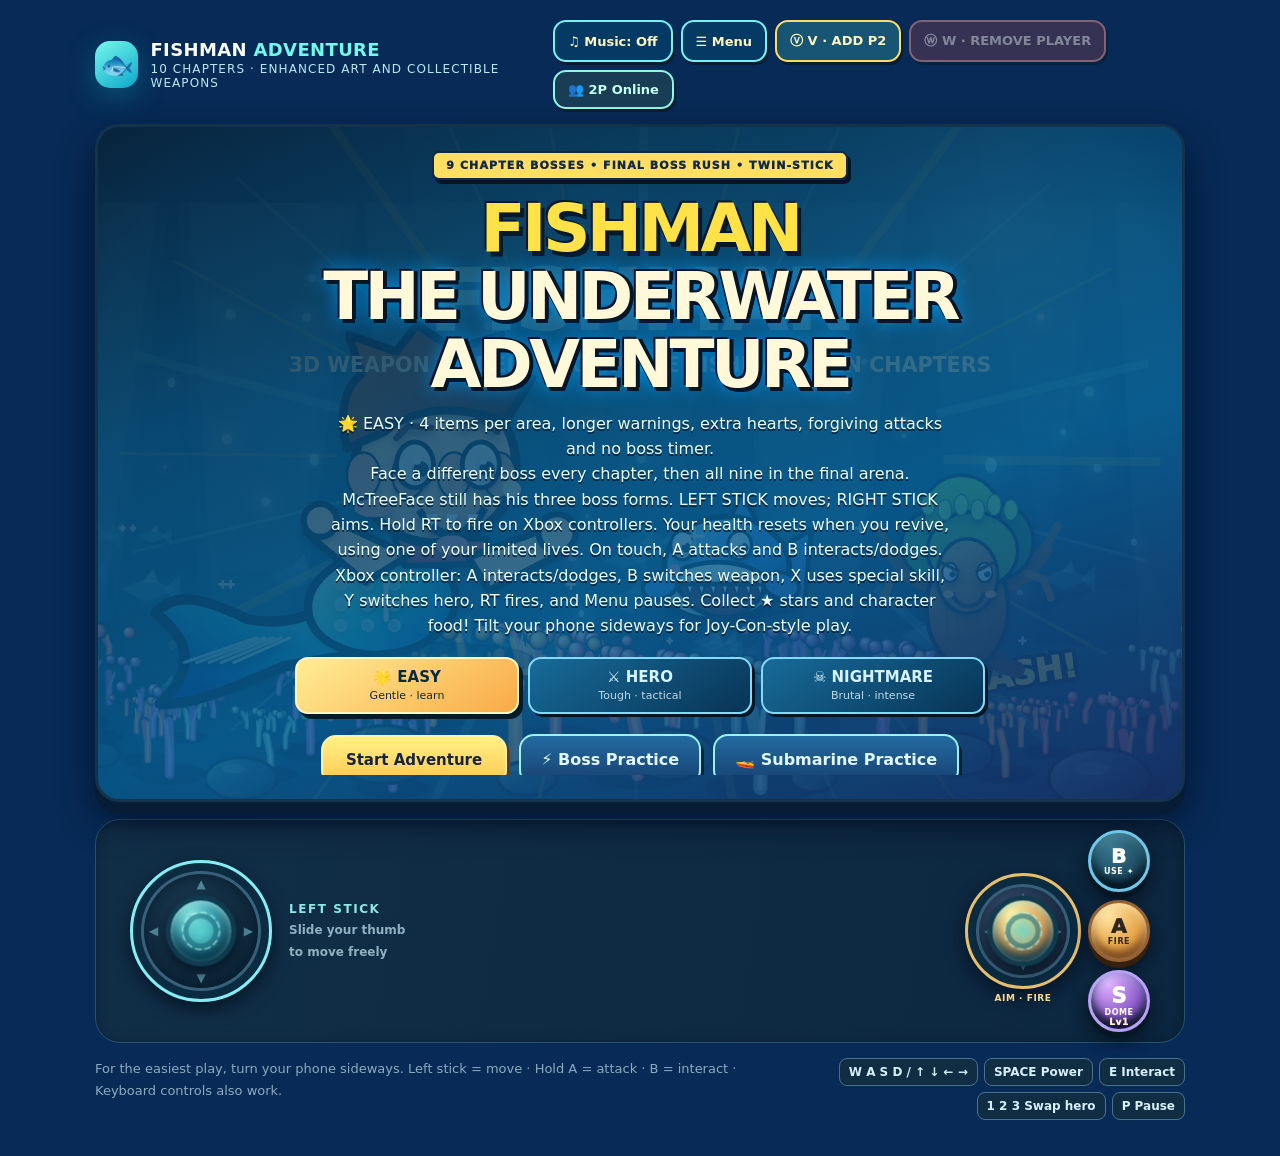
==== index.html @ 3ec8673c "Fix v35 P2-P4 independent abilities and rank-based tracker power-ups" ====
<!doctype html>
<html lang="en">
<head>
<meta charset="utf-8"><meta name="theme-color" content="#062a41"><meta name="viewport" content="width=device-width,initial-scale=1,viewport-fit=cover,maximum-scale=1">
<title>Fishman Adventure v35 — v16 1–4 Player Controls</title>
<style>
:root{color-scheme:dark;--bg:#061827;--panel:#102b43;--panel2:#173952;--ink:#f2fbff;--soft:#a9c6d8;--aqua:#62f5eb;--gold:#ffcf65;--pink:#ff7699}
*{box-sizing:border-box}html,body{margin:0;min-height:100%;background:radial-gradient(ellipse at 50% -10%,#174969 0%,#071a2b 53%,#05121f 100%);color:var(--ink);font-family:ui-rounded,system-ui,-apple-system,Segoe UI,Arial,sans-serif}button{font:inherit;cursor:pointer}button:focus-visible{outline:3px solid var(--gold);outline-offset:3px}
.shell{max-width:1130px;margin:auto;padding:20px 20px 36px}.head{display:flex;justify-content:space-between;align-items:center;gap:12px;margin-bottom:15px}.brand{display:flex;align-items:center;gap:12px}.logo{width:47px;height:47px;background:linear-gradient(145deg,#77f8ec,#0aa7cb);color:#063b55;border-radius:15px;display:grid;place-items:center;font-size:27px;box-shadow:0 8px 30px #17c9d347}.brand strong{font-size:18px;letter-spacing:.02em}.brand small{display:block;font-size:12px;color:var(--soft);margin-top:2px;letter-spacing:.09em;text-transform:uppercase}.top-actions{display:flex;gap:8px;flex-wrap:wrap}.tiny-button{border:1px solid #47738c;background:#10334c;color:#e4faff;padding:10px 13px;border-radius:13px;font-size:13px;font-weight:750}.tiny-button:hover{background:#1a4a65}.stage-wrap{position:relative;border:1px solid #426783;border-radius:24px;overflow:hidden;background:#091d31;box-shadow:0 22px 80px #010b18aa,0 0 0 5px #10283a}.stage-wrap canvas{display:block;width:100%;height:auto;aspect-ratio:1000/620;touch-action:none}
.overlay{position:absolute;inset:0;display:flex;align-items:center;justify-content:center;padding:24px;background:linear-gradient(125deg,#071725e8,#0a2941d9);z-index:5}.overlay.hidden{display:none}.screen{width:min(780px,100%);max-height:100%;overflow:auto;text-align:center;scrollbar-width:thin}.tag{display:inline-block;border:1px solid #54c7ca88;background:#2bc6c819;color:#8affec;border-radius:999px;padding:6px 12px;font-size:11px;font-weight:850;letter-spacing:.16em;text-transform:uppercase}.screen h1{font-size:clamp(29px,5.8vw,66px);letter-spacing:-.055em;line-height:1.03;margin:15px 0 12px;text-shadow:0 5px 20px #0006}.screen h1 span{color:#7af9e8}.screen p{color:#c4dcea;line-height:1.58;max-width:620px;margin:0 auto 19px;font-size:clamp(13px,1.5vw,16px)}.primary{border:0;border-radius:15px;background:linear-gradient(135deg,#ffe082,#ffb85e);color:#172a30;padding:14px 23px;font-size:15px;font-weight:900;box-shadow:0 7px 0 #b76c2f,0 12px 30px #ffc65c44}.primary:hover{filter:brightness(1.07);transform:translateY(-2px)}.primary:active{transform:translateY(3px);box-shadow:0 4px 0 #b76c2f}.secondary{border:1px solid #5d8aa1;color:#e2f7ff;background:#1c4057;padding:14px 20px;font-weight:750;border-radius:15px}.secondary:hover{background:#29576e}.buttonrow{display:flex;gap:12px;justify-content:center;align-items:center;flex-wrap:wrap;margin:20px 0 4px}.chaptergrid{display:grid;grid-template-columns:repeat(3,1fr);gap:10px;margin-top:22px}.chapterpick{padding:11px;text-align:left;background:#17364acb;border:1px solid #3b718485;color:#fff;border-radius:13px;min-height:80px;transition:background .2s}.chapterpick:hover:not(:disabled){background:#246280}.chapterpick:disabled{opacity:.44;cursor:not-allowed}.chapterpick b{display:block;font-size:12px;margin-bottom:5px;color:#82f4df}.chapterpick span{font-size:13px;font-weight:800}.tip{margin-top:17px!important;font-size:12px!important;color:#92b3c5!important}.chapter-top{font-size:13px;text-transform:uppercase;letter-spacing:.21em;color:#82eadf;font-weight:900}.portrait{width:132px;height:132px;position:relative;margin:9px auto 0;background:radial-gradient(circle,#2c8799,#12354b 67%);border:2px solid #77d6cf;border-radius:50%;display:grid;place-items:center;font-size:66px;box-shadow:0 0 60px #1fd8ca44}.goals{text-align:left;max-width:475px;margin:19px auto;background:#12374c;padding:13px 18px;border-radius:14px;border:1px solid #4b8da260}.goals strong{display:block;color:#8af8e8;font-size:12px;text-transform:uppercase;letter-spacing:.1em;margin-bottom:5px}.goals div{font-size:14px;color:#d7edf7;line-height:1.6}
.under{display:flex;justify-content:space-between;align-items:flex-start;gap:16px;margin-top:15px}.under p{color:#8dabbd;margin:0;font-size:13px;line-height:1.7}.keys{display:flex;gap:6px;flex-wrap:wrap;justify-content:flex-end}.key{display:inline-block;border:1px solid #49738c;background:#112d43;border-radius:8px;padding:6px 9px;color:#d6eff9;font-size:12px;font-weight:800}.touch{display:flex;justify-content:space-between;gap:12px;align-items:center;margin:17px 0 2px;padding:10px clamp(12px,3vw,34px);touch-action:pan-y;user-select:none;-webkit-user-select:none;background:linear-gradient(100deg,#122f46ee,#0d263bd9);border:1px solid #28536d;border-radius:25px;box-shadow:inset 0 2px 12px #04152688}.stick-unit{display:flex;align-items:center;gap:17px;min-width:0}.stick-base{position:relative;width:142px;height:142px;flex:none;border-radius:50%;border:3px solid #4b8495;background:radial-gradient(circle at 45% 42%,#203f58 0%,#0a2436 66%,#061723 100%);box-shadow:inset 0 0 0 8px #0b2b40,inset 0 0 0 11px #37607a,inset 0 0 24px #010a14,0 7px 18px #020b16aa;touch-action:none;user-select:none;-webkit-user-select:none;cursor:grab;outline:none}.stick-base.active{border-color:#78f4e6;box-shadow:inset 0 0 0 8px #0b2b40,inset 0 0 0 11px #396d80,inset 0 0 24px #010a14,0 0 24px #50e9e877;cursor:grabbing}.stick-base:focus-visible{outline:3px solid #ffdc79;outline-offset:4px}.stick-arrows{position:absolute;inset:12px;display:grid;place-items:center;pointer-events:none;color:#6caebf;font-size:12px;font-weight:900;opacity:.68}.stick-arrows span{position:absolute}.stick-arrows .up{top:2px}.stick-arrows .down{bottom:2px}.stick-arrows .left{left:4px}.stick-arrows .right{right:4px}.stick-knob{position:absolute;left:50%;top:50%;width:71px;height:71px;display:grid;place-items:center;transform:translate(-50%,-50%);border-radius:50%;background:radial-gradient(circle at 34% 25%,#8ce8e1 0%,#3c9fae 35%,#1e6479 67%,#154658 100%);border:5px solid #103a4d;box-shadow:inset 0 3px 7px #c0fff79c,inset 0 -8px 12px #06384b,0 5px 13px #000b18b8;pointer-events:none;will-change:transform}.stick-grip{width:39px;height:39px;border-radius:50%;border:2px dashed #c8fffa70;box-shadow:inset 0 0 0 5px #1b687888;background:radial-gradient(circle,#5edbd5cc,#20768700)}.stick-unit .stick-caption{font-weight:900;letter-spacing:.13em;color:#8de8e2;font-size:12px;line-height:1.8}.stick-caption small{display:block;font-weight:600;letter-spacing:0;color:#91b1c3;font-size:12px}.touch button{touch-action:none;-webkit-tap-highlight-color:transparent;color:white;font-weight:900}.touch-right{display:flex;align-items:center;gap:17px;padding-right:10px}.touch-right .joy-button{position:relative;width:84px;height:84px;border-radius:50%;display:flex;flex-direction:column;justify-content:center;align-items:center;gap:1px;font-size:11px;letter-spacing:.05em;border:4px solid #264a5b;background:radial-gradient(circle at 37% 24%,#3a7891,#19465c 67%,#092538);box-shadow:inset 0 4px 9px #a3f5ee3b,inset 0 -7px 10px #020e1a,0 6px 0 #061724,0 9px 17px #010912aa}.touch-right .joy-button .button-letter{font-size:28px;line-height:1;font-weight:950}.touch-right .joy-button .button-name{font-size:10px}.touch-right .joy-button.action{background:radial-gradient(circle at 32% 24%,#ffe3a1,#e6a64b 54%,#91562b);color:#2e251c;border-color:#966234;box-shadow:inset 0 4px 9px #fff1bfaa,inset 0 -7px 9px #754318,0 6px 0 #37200e,0 9px 17px #010912aa}.touch-right .joy-button.down{transform:translateY(4px);box-shadow:inset 0 4px 9px #071c22,0 2px 0 #061724}.touch-right .joy-button.action.down{box-shadow:inset 0 4px 9px #754318,0 2px 0 #37200e}.controller-note{color:#8dabbd;font-size:11px;white-space:nowrap}.hero-switch{display:none;gap:8px;justify-content:center;align-items:center;margin-top:8px}.hero-switch button{background:#173f57;border:1px solid #4b879a;color:#e3faff;border-radius:10px;padding:9px 13px;font-weight:900}.hero-switch button.selected{background:#ffbd58;color:#193041;border-color:#ffda88}.visually-hidden{position:absolute;width:1px;height:1px;overflow:hidden;clip:rect(0,0,0,0)}
@media (hover:none),(pointer:coarse){.touch{display:flex}.under .keys{display:none}.shell{padding:10px 10px 28px}.stage-wrap{border-radius:16px}.head{margin-bottom:12px}.brand strong{font-size:15px}.brand small{font-size:10px}.logo{width:41px;height:41px}.chaptergrid{grid-template-columns:repeat(2,1fr)}.overlay{padding:12px}.screen p{margin-bottom:9px}.screen h1{margin:8px 0}.screen .portrait{height:70px;width:70px;font-size:38px;margin:0 auto}.buttonrow{margin-top:12px}.goals{margin:10px auto;padding:8px 13px}.goals div{font-size:12px}.goals strong{font-size:10px}}
@media(max-width:570px){.shell{padding:8px 7px 20px}.stage-wrap{border-radius:12px}.head{padding:0 3px}.brand small{display:none}.logo{width:34px;height:34px;font-size:19px;border-radius:9px}.brand{gap:7px}.brand strong{font-size:13px}.tiny-button{padding:7px 8px;font-size:11px}.overlay{padding:7px}.screen h1{font-size:clamp(24px,6vw,32px)}.screen p{font-size:11px;line-height:1.45}.tag{font-size:9px;padding:4px 9px}.primary,.secondary{font-size:12px;padding:9px 12px;border-radius:10px}.chaptergrid{gap:5px;margin-top:10px}.chapterpick{min-height:51px;padding:6px 8px}.chapterpick b{font-size:9px;margin-bottom:2px}.chapterpick span{font-size:10px}.tip{display:none}.touch{padding:10px 11px;border-radius:18px;margin-top:12px;gap:8px}.stick-base{width:125px;height:125px}.stick-knob{width:66px;height:66px}.stick-unit{gap:8px}.stick-unit .stick-caption{font-size:9px}.stick-caption small{font-size:10px;max-width:75px}.touch-right{gap:10px;padding-right:0}.touch-right .joy-button{height:67px;width:67px;border-width:3px}.touch-right .joy-button .button-letter{font-size:23px}.touch-right .joy-button .button-name{font-size:8px}.under{display:none}}
@media(max-width:390px){.stick-base{width:113px;height:113px}.stick-knob{width:61px;height:61px}.stick-caption{display:none}.touch-right .joy-button{width:64px;height:64px}.touch-right{gap:8px}.screen p{font-size:10px}.chaptergrid{grid-template-columns:repeat(3,1fr)}.chapterpick span{font-size:9px}.chapterpick b{font-size:8px}}
/* Phone landscape: the battlefield is fully visible, with a real two-hand controller layout. */
@media (orientation:landscape) and (pointer:coarse) and (max-height:650px){
 html,body{width:100%;height:100%;overflow:hidden;overscroll-behavior:none}
 .shell{width:100%;max-width:none;height:100vh;height:100dvh;overflow:hidden;margin:0;padding:0;display:grid;grid-template-columns:clamp(83px,13vw,130px) minmax(0,1fr) clamp(104px,16vw,151px);grid-template-rows:100%;align-items:center;justify-items:center;gap:0}
 .head{position:fixed;top:3px;right:5px;margin:0;z-index:9;pointer-events:none}
 .head .brand{display:none}
 .head .top-actions{gap:4px;pointer-events:auto}
 .head .tiny-button{padding:4px 7px;font-size:10px;border-radius:8px;background:#0b2c41eb}
 .stage-wrap{grid-column:2;grid-row:1;align-self:center;width:min(100%,calc(100dvh * 1000 / 620));min-width:0;margin:0;border-radius:9px;box-shadow:none;overflow:hidden}
 .stage-wrap canvas{display:block;width:100%;height:auto;aspect-ratio:1000/620}
 .touch{display:contents}
 .stick-unit{grid-column:1;grid-row:1;align-self:center;justify-self:center;justify-content:center;min-width:0;margin:0}
 .stick-caption,.stick-unit .stick-caption{display:none}
 .stick-base{height:clamp(78px,12.5vw,122px);width:clamp(78px,12.5vw,122px)}
 .stick-knob{width:55%;height:55%;border-width:3px}
 .stick-grip{width:60%;height:60%}
 .touch-right{grid-column:3;grid-row:1;align-self:center;justify-self:center;flex-direction:column-reverse;gap:14px;padding:0 0 58px 0;margin:0}
 .touch-right .joy-button{width:clamp(62px,9.5vw,80px);height:clamp(62px,9.5vw,80px);flex:none}
 .touch-right .joy-button .button-letter{font-size:23px}
 .hero-switch{position:absolute;z-index:8;right:4px;bottom:4px;left:auto;transform:none;flex-direction:column;width:clamp(105px,17vw,146px);gap:3px;margin:0}
 .hero-switch button{width:100%;padding:4px 3px;font-size:clamp(9px,1.3vw,11px);border-radius:7px}
 .under{display:none}
 .overlay{padding:7px}
 .screen{width:100%;max-height:100%;overflow:auto}
 .screen h1{font-size:clamp(18px,3.2vw,31px);line-height:1.05;margin:5px 0 6px}
 .screen p{font-size:clamp(10px,1.3vw,12px);line-height:1.3;margin:0 auto 6px}
 .screen .portrait{display:none}
 .screen .tag{font-size:9px;padding:3px 8px}
 .chapter-top{font-size:10px}
 .chaptergrid{grid-template-columns:repeat(3,1fr);gap:4px;margin-top:5px}
 .chapterpick{min-height:38px;padding:4px 6px}
 .chapterpick b{font-size:9px;margin-bottom:2px}
 .chapterpick span{font-size:10px}
 .buttonrow{margin:7px 0 3px;gap:6px}
 .primary,.secondary{padding:7px 10px;font-size:11px;border-radius:10px}
 .goals{margin:5px auto;padding:5px 9px}
 .goals strong{font-size:9px;margin-bottom:2px}
 .goals div{font-size:11px;line-height:1.3}
 .tip{display:none}
}
@media (orientation:landscape) and (pointer:coarse) and (max-width:730px){
 .screen h1{font-size:clamp(18px,3.1vw,25px);margin:3px 0}
 .screen p{font-size:10px;line-height:1.2;margin-bottom:4px}
 .screen .tag{padding:2px 7px}
 .chaptergrid{margin-top:3px;gap:3px}
 .chapterpick{min-height:30px;padding:3px 5px}
 .chapterpick b{font-size:8px;line-height:1.1}
 .chapterpick span{font-size:9px;line-height:1.1}
 .buttonrow{margin:4px 0 2px}
 .primary,.secondary{padding:6px 8px;font-size:10px}
}
@media (orientation:landscape) and (pointer:coarse) and (max-height:350px){
 .stick-base{width:80px;height:80px}
 .touch-right{gap:8px;padding-bottom:48px}
 .touch-right .joy-button{width:55px;height:55px}
 .screen h1{font-size:19px}
 .screen p{font-size:9px;line-height:1.18}
 .chapterpick{min-height:29px}
}

/* Expanded edition: legible stage selection and full-width mobile landscape. */
@media(min-width:750px){.chaptergrid{grid-template-columns:repeat(5,minmax(0,1fr))}}
@media (orientation:landscape) and (pointer:coarse){
  .screen{overscroll-behavior:contain}
  .screen .chaptergrid{grid-template-columns:repeat(5,minmax(0,1fr))}
  .screen .chapterpick{min-height:35px}
  .touch-right{padding-bottom:12px}
  .hero-switch{right:2px;bottom:2px}
}
@media (orientation:landscape) and (pointer:coarse) and (max-height:390px){
 .screen .chaptergrid{margin-top:5px}
 .screen .chapterpick{min-height:32px}
 .screen .chapterpick span{font-size:9px}
 .screen .buttonrow{margin:7px 0 3px}
 .screen h1{font-size:clamp(19px,3.2vw,28px)}
 .touch-right .joy-button{width:clamp(58px,8.1vw,78px);height:clamp(58px,8.1vw,78px)}
}
@media(max-width:500px) and (orientation:portrait){.screen .chaptergrid{grid-template-columns:repeat(2,minmax(0,1fr))}}

/* Three clear, selectable difficulty modes. */
.difficulty-picks{display:grid;grid-template-columns:repeat(3,minmax(0,1fr));gap:9px;max-width:690px;margin:7px auto 8px}
.diff-card{background:#0a273f;border:2px solid #3c637e;border-radius:13px;color:#d6f3ff;padding:9px 10px;min-width:0;text-align:center;box-shadow:inset 0 1px 0 #ffffff22;touch-action:manipulation}
.diff-card strong{display:block;font-size:15px;margin:0 0 3px;white-space:nowrap}.diff-card small{display:block;font-size:11px;color:#c1d9e4;line-height:1.25}
.diff-card.active{border-color:#ffda75;background:#2e5361;box-shadow:0 0 17px #ffe47a30,inset 0 0 0 1px #fff4b155}
.diff-card:focus-visible{outline:3px solid #ffdc79}
@media (orientation:landscape) and (pointer:coarse){.difficulty-picks{gap:4px;margin:4px auto 5px;max-width:640px}.diff-card{padding:3px 5px;border-radius:9px}.diff-card strong{font-size:clamp(10px,1.8vw,13px);margin:0}.diff-card small{font-size:clamp(8px,1.35vw,10px)}.screen .chaptergrid{margin-top:3px}}
@media(max-width:530px) and (orientation:portrait){.difficulty-picks{gap:4px}.diff-card{padding:7px 4px}.diff-card strong{font-size:11px}.diff-card small{font-size:9px}}

</style>
<style>
/* V9: five selectable heroes, legible while playing in landscape */
.hero-switch{flex-wrap:wrap;gap:4px;max-width:96%;}
.hero-switch button{min-width:0;padding:6px 7px;font-size:clamp(9px,1vw,12px)}
.hero-switch button:disabled{opacity:.28;pointer-events:none}
@media (orientation:landscape) and (pointer:coarse), (orientation:landscape) and (any-pointer:coarse){
#heroSwitch{position:absolute!important;z-index:11!important;right:calc(env(safe-area-inset-right,0px) + 4px)!important;bottom:calc(env(safe-area-inset-bottom,0px) + 3px)!important;left:auto!important;transform:none!important;}
.hero-switch{width:clamp(99px,14.2vw,155px)!important;max-height:75dvh;overflow:visible;flex-direction:column;gap:2px}
.hero-switch button{width:100%;min-height:20px;padding:3px 3px;font-size:clamp(9px,1.3vw,12px);line-height:1.1}
}
@media (orientation:portrait) and (pointer:coarse){
.hero-switch{width:min(98%,390px)!important;flex-wrap:wrap;justify-content:flex-end}
.hero-switch button{flex:0 1 30%!important;font-size:9px!important}
}
</style>
<link rel="stylesheet" href="fit-screen.css?v=6">
<style>
/* Bright comic-book UI to match Fishman comic chapter art. */
:root{--aqua:#71f9ec;--gold:#ffe35c;--ink:#fafdf5;--soft:#b7e9ee}
html,body{background:#072a56}
.stage-wrap{border:3px solid #14324b;background:#03579c;box-shadow:0 12px 0 #071d35,0 18px 35px #000b23b5}
.overlay{background:linear-gradient(160deg,#08233bdc,#075b8fd0 62%,#172e63e3)}
.screen .tag{border:2px solid #122943;background:#ffdf62;color:#122943;border-radius:7px;box-shadow:3px 4px 0 #061525;font-weight:1000;letter-spacing:.1em}
.screen h1{color:#fff8d9;text-shadow:3px 4px 0 #071529,-2px -2px 0 #071529,4px 0 0 #071529,0 0 20px #009af3}
.screen h1 span{color:#ffe247;text-shadow:4px 5px 0 #08192b,-2px -2px 0 #08192b}
.screen p{color:#e9ffff;text-shadow:0 2px 0 #092238}
.screen .diff-card{background:linear-gradient(145deg,#176b99,#083456);border:2px solid #85dafa;box-shadow:3px 3px 0 #021626}
.screen .diff-card.active{background:linear-gradient(145deg,#ffed95,#f9aa46);border-color:#fff7c1;color:#102c42;box-shadow:4px 5px 0 #031b2a}
.screen .diff-card.active strong,.screen .diff-card.active small{color:#092940}
.screen .chapterpick{border:2px solid #5bb5dc;background:linear-gradient(140deg,#126c94,#062c54);box-shadow:2px 3px 0 #031629}
.screen .chapterpick:not(:disabled):active{transform:translateY(2px);box-shadow:0 1px 0 #041626}
.screen .primary{border:2px solid #ffefb0;box-shadow:3px 4px 0 #613c25;background:linear-gradient(#fff184,#ffc753);color:#15233e}
.screen .secondary{border:2px solid #9af4ed;background:linear-gradient(#236aa0,#174171);box-shadow:3px 4px 0 #031e38}
.screen .goals{background:linear-gradient(140deg,#1a5c80,#063152);border:2px solid #8cf7e6;box-shadow:3px 4px 0 #041d31}
.screen .chapter-top{color:#fff184;text-shadow:0 2px 0 #071b31}
.tiny-button{border:2px solid #77f2f1;box-shadow:2px 3px 0 #071d30;background:#063c66f0;color:#fff5bf}
.stick-base{border-color:#83eff5}.touch-right .joy-button{border-color:#6fc7e9}
@media(pointer:coarse){.stage-wrap{box-shadow:none;border-width:2px}}

</style>
<link rel="manifest" href="manifest.webmanifest">
<meta name="apple-mobile-web-app-capable" content="yes">
<meta name="apple-mobile-web-app-status-bar-style" content="black-translucent">
<style>
/* v10: true twin-stick play, with both Joy-Cons visible on one screen. */
.touch-right{display:flex;align-items:center;justify-content:center;flex-direction:row!important;gap:7px;padding:0!important;min-width:0}
.aim-stick{position:relative;border-color:#e8be6c;background:radial-gradient(circle at 40% 35%,#3e587a,#14263c 73%);flex:none;touch-action:none}
.aim-stick.active{border-color:#ffe389}
.aim-stick .stick-knob{background:radial-gradient(circle at 30% 22%,#fff1a4,#d79d54 55%,#77503b)}
.aim-mark{position:absolute;bottom:-17px;left:0;width:100%;text-align:center;font-weight:900;font-size:9px;letter-spacing:.06em;color:#ffda8e;pointer-events:none}
.action-pair{display:flex;flex-direction:column;align-items:center;justify-content:center;gap:8px;min-width:0;flex:none}
.touch-right .action-pair .joy-button{width:clamp(42px,5.4vw,62px);height:clamp(42px,5.4vw,62px);min-width:42px;min-height:42px;border-width:3px;flex:none}
.touch-right .action-pair .joy-button .button-letter{font-size:20px}
.touch-right .action-pair .joy-button .button-name{font-size:8px}
@media (orientation:landscape) and (pointer:coarse),(orientation:landscape) and (any-pointer:coarse){
.shell{grid-template-columns:clamp(74px,12.4vw,165px) minmax(0,1fr) clamp(121px,19.5vw,225px);gap:2px}
#touchControl .touch-right{grid-column:3;grid-row:1;align-self:center;justify-self:center;flex-direction:row!important;gap:5px;padding:0!important}
#aimStick{width:clamp(69px,10.8vw,128px);height:clamp(69px,10.8vw,128px)}
.action-pair{gap:9px}
#heroSwitch{left:clamp(88px,15vw,174px)!important;right:auto!important;top:calc(env(safe-area-inset-top,0px) + 6px)!important;bottom:auto!important;width:auto!important;max-width:58vw!important;flex-direction:row!important;flex-wrap:wrap;gap:3px!important;transform:none!important;justify-content:flex-start}
#heroSwitch button{width:auto!important;min-height:20px;font-size:clamp(9px,1.12vw,12px)!important;padding:3px 6px!important;background:#17415de8}
}
@media (orientation:landscape) and (max-height:365px) and (pointer:coarse){
#aimStick{width:clamp(64px,9.6vw,85px);height:clamp(64px,9.6vw,85px)}
.action-pair{gap:5px}
.touch-right .action-pair .joy-button{width:42px;height:42px}
}
@media (orientation:portrait) and (pointer:coarse),(orientation:portrait) and (any-pointer:coarse){
#touchControl .touch-right{display:flex;flex-direction:row!important;gap:5px;min-width:0;padding:0!important}
#aimStick{width:min(27vw,14dvh,115px);height:min(27vw,14dvh,115px);min-width:66px;min-height:66px}
.touch-right .action-pair .joy-button{width:clamp(42px,10vw,55px);height:clamp(42px,10vw,55px)}
#heroSwitch{max-width:98vw!important;right:2px!important}
}
@media (pointer:fine) and (hover:hover){.aim-stick{width:116px;height:116px}}
</style>
<style>
/* v15: three-button skill cluster, preserves both thumbsticks in landscape. */
.touch-right .action-pair .joy-button.skill-action{background:radial-gradient(circle at 32% 20%,#e0b2ff,#8958c8 58%,#483b8c);border-color:#b7a2f5;position:relative}
.touch-right .action-pair .joy-button.skill-action.cooling{opacity:.70;filter:saturate(.65)}
.touch-right .action-pair .joy-button.skill-action .button-letter{font-size:clamp(15px,2.1vw,21px)}
.skill-cooldown{position:absolute;bottom:2px;font-size:9px;font-weight:1000;color:#fff6c9;text-shadow:0 2px 3px #2e125e;pointer-events:none}
@media (orientation:landscape) and (pointer:coarse),(orientation:landscape) and (any-pointer:coarse){
 .touch-right .action-pair{gap:clamp(3px,1vh,7px)!important}
 .touch-right .action-pair .joy-button{width:clamp(37px,5.1vw,59px)!important;height:clamp(37px,5.1vw,59px)!important;min-width:37px!important;min-height:37px!important}
}
@media (orientation:landscape) and (max-height:350px) and (pointer:coarse){
 .touch-right .action-pair{gap:3px!important}
 .touch-right .action-pair .joy-button{width:37px!important;height:37px!important}
}
@media (orientation:portrait) and (pointer:coarse),(orientation:portrait) and (any-pointer:coarse){
 .touch-right .action-pair{flex-direction:row!important;gap:2px!important}
 .touch-right .action-pair .joy-button{width:clamp(35px,9.5vw,47px)!important;height:clamp(35px,9.5vw,47px)!important;min-width:35px!important;min-height:35px!important}
 .touch-right .action-pair .joy-button .button-letter{font-size:clamp(16px,4.8vw,20px)}
 .touch-right .action-pair .joy-button .button-name{font-size:7px}
}
</style>
<style>
/* Multiplayer room overlay; does not change the one-screen gameplay layout. */
#mpOpen{border-color:#8ff7e5;background:#183d54;color:#c7fff0}
#mpOpen.connected{background:#1d5d5b;color:#edfff8}
.mp-screen[hidden]{display:none!important}
.mp-screen{position:fixed;inset:0;z-index:100;display:flex;justify-content:center;align-items:center;padding:max(12px,env(safe-area-inset-top)) max(12px,env(safe-area-inset-right)) max(12px,env(safe-area-inset-bottom)) max(12px,env(safe-area-inset-left));background:#031322e9;overscroll-behavior:contain}
.mp-panel{width:min(580px,96vw);max-height:90dvh;overflow-y:auto;background:#10334a;border:2px solid #7de7d5;border-radius:18px;padding:18px;color:#edffff;box-shadow:0 10px 80px #0009;font:600 14px system-ui,-apple-system,sans-serif}
.mp-panel h2{font-size:24px;margin:0 0 5px;color:#fcdf79}.mp-panel p{margin:6px 0 12px;color:#c4e0ed;line-height:1.4}
.mp-top{display:flex;justify-content:space-between;align-items:start;gap:10px}.mp-close{font-weight:900;background:#294b61;color:#fff;border:1px solid #547f92;border-radius:9px;padding:7px 12px;min-width:44px;min-height:40px}
.mp-row{display:flex;gap:10px;align-items:center;flex-wrap:wrap;margin:8px 0}
.mp-panel button:not(.mp-close){background:#ffe094;color:#152f40;border:0;border-radius:11px;font:900 14px system-ui;padding:12px 15px;min-height:44px}
.mp-panel button:disabled{opacity:.45;cursor:not-allowed}
.mp-panel input,.mp-panel select{min-width:0;max-width:100%;background:#082637;color:#eaffff;border:1px solid #87c9d4;border-radius:10px;min-height:44px;padding:8px 12px;font:600 16px system-ui}
.mp-panel label{display:flex;gap:7px;flex-direction:column;flex:1;min-width:145px;color:#d7f2ff;font-size:12px}
.mp-status{background:#082637;padding:10px;border-radius:10px;border:1px solid #3b7182;min-height:40px;color:#fff6c2}
.mp-code{font-size:28px;letter-spacing:.17em;font-weight:1000;color:#fff7ba;text-align:center;margin:7px 0}
.mp-small{font-size:11px;color:#b3d4df}.mp-choice{background:#184357;border-radius:12px;padding:11px}
@media (orientation:landscape) and (max-height:430px){.mp-panel{max-height:95dvh;padding:10px}.mp-panel h2{font-size:18px}.mp-panel p{font-size:12px;margin:4px 0}.mp-code{font-size:23px;margin:3px}.mp-panel button:not(.mp-close){min-height:37px;padding:7px 10px}}
</style>

<style id="fourLocalStyle">
/* Same-screen 1–4P: all active players receive a dedicated pair of joysticks and A/B/S. */
.local-add{border-color:#ffdb66!important;color:#fff3bd!important;background:#185474!important}
.local-add:disabled{opacity:.65;cursor:default}
.local-remove{border-color:#ff9b91!important;color:#ffe4db!important;background:#653b54!important}
.local-remove:disabled{opacity:.50;cursor:default}
#localControllerBoard{display:none}
html.local-coop,html.local-coop body{min-height:100%!important;height:auto!important;width:100%!important;overflow-x:hidden!important;overflow-y:auto!important;overscroll-behavior:auto!important}
html.local-coop .shell{
 display:flex!important;flex-direction:column!important;align-items:stretch!important;justify-items:unset!important;
 width:100%!important;max-width:1160px!important;height:auto!important;min-height:0!important;max-height:none!important;
 overflow:visible!important;margin:0 auto!important;padding:6px 9px 12px!important;gap:5px!important;
}
html.local-coop .head{position:relative!important;top:auto!important;right:auto!important;z-index:10!important;pointer-events:auto!important;
 margin:0!important;padding:0 2px!important;display:flex!important;justify-content:flex-end!important;min-height:35px!important;flex:none!important}
html.local-coop .head .brand{display:flex!important;margin-right:auto!important}
html.local-coop .head .top-actions{pointer-events:auto!important}
html.local-coop .stage-wrap{display:flex!important;align-items:center!important;justify-content:center!important;
 grid-column:auto!important;grid-row:auto!important;align-self:auto!important;justify-self:auto!important;
 width:min(100%,1080px)!important;max-width:100%!important;height:min(46dvh,460px)!important;
 min-height:170px!important;max-height:460px!important;margin:0 auto!important;flex:none!important}
html.local-coop .stage-wrap canvas{height:100%!important;width:100%!important;max-height:100%!important;object-fit:contain!important;aspect-ratio:auto!important}
html.local-coop .hero-switch,html.local-coop #heroSwitch{position:relative!important;inset:auto!important;right:auto!important;bottom:auto!important;
 z-index:8!important;transform:none!important;width:100%!important;max-width:1080px!important;max-height:none!important;
 flex-direction:row!important;flex-wrap:wrap!important;justify-content:center!important;overflow:visible!important;margin:0 auto!important}
html.local-coop .hero-switch button{width:auto!important;min-height:27px!important;flex:0 1 auto!important;padding:4px 8px!important}
html.local-coop .under{display:none!important}
html.local-coop #localControllerBoard{display:grid!important;grid-template-columns:repeat(2,minmax(0,1fr));gap:7px;
 width:min(100%,1080px);margin:0 auto;align-items:stretch}
#localControllerBoard .local-pad{min-width:0;background:linear-gradient(110deg,#113854,#0d2a44);
 border:2px solid var(--pad-color,#75d4e1);border-radius:12px;padding:5px 7px 8px;
 box-shadow:inset 0 2px 10px #0004;touch-action:pan-y}
#localControllerBoard .local-pad[hidden]{display:none!important}
#localControllerBoard .pad-heading{display:flex;justify-content:space-between;align-items:center;gap:6px;
 font-size:12px;font-weight:900;color:var(--pad-color,#b7f5ff);margin-bottom:4px;min-height:26px}
#localControllerBoard .pad-heading select{min-width:0;max-width:152px;width:45%;padding:3px;border-radius:6px;
 color:#fff7cb;background:#173e58;border:1px solid #619aac;font-size:12px}
#localControllerBoard .pad-controls{display:flex;gap:8px;align-items:center;justify-content:space-around;min-width:0}
#localControllerBoard .pad-stick-wrap{display:flex;align-items:center;flex-direction:column;gap:2px;flex:none;min-width:0}
#localControllerBoard .pad-caption{font-size:9px;line-height:1.1;color:#c5deeb;font-weight:900;letter-spacing:.04em}
#localControllerBoard .stick-base{grid-column:auto!important;grid-row:auto!important;position:relative!important;
 flex:none!important;width:clamp(62px,7.8vw,90px)!important;height:clamp(62px,7.8vw,90px)!important;
 min-width:62px!important;min-height:62px!important;max-width:none!important;max-height:none!important;
 border-width:2px!important}
#localControllerBoard .stick-knob{width:55%!important;height:55%!important;border-width:2px!important}
#localControllerBoard .stick-arrows{inset:9px!important}
#localControllerBoard .pad-buttons,#localControllerBoard .action-pair{display:flex!important;flex-direction:row!important;align-items:center!important;
 justify-content:center!important;gap:4px!important;min-width:0!important;flex:none!important}
#localControllerBoard .pad-button,#localControllerBoard .touch-right .joy-button{width:clamp(33px,4vw,47px)!important;height:clamp(33px,4vw,47px)!important;
 min-width:33px!important;min-height:33px!important;max-width:47px!important;max-height:47px!important;
 border-radius:50%!important;display:flex!important;flex-direction:column!important;align-items:center!important;
 justify-content:center!important;gap:0!important;color:#ecfaff;background:radial-gradient(circle at 35% 25%,#3d8ea7,#113951)!important;
 border:2px solid #6ca5c2!important;box-shadow:0 2px 0 #051a29!important;
 padding:0!important;touch-action:none!important;user-select:none!important;font:900 18px system-ui!important}
#localControllerBoard .pad-button span,#localControllerBoard .button-letter{font-size:17px!important;line-height:1!important}
#localControllerBoard .pad-button small,#localControllerBoard .button-name{font-size:7px!important;line-height:1!important;font-weight:800!important}
#localControllerBoard .pad-attack,#localControllerBoard .joy-button.action{background:radial-gradient(circle at 35% 25%,#ffe2a1,#bf7b34)!important;
 color:#292422!important;border-color:#efbc67!important}
#localControllerBoard .pad-button.down,#localControllerBoard .joy-button.down{transform:translateY(2px)}
#localControllerBoard #touchControl{display:flex!important;flex:1!important;align-items:center!important;justify-content:space-around!important;
 gap:7px!important;width:100%!important;height:auto!important;min-height:0!important;overflow:visible!important;
 margin:0!important;padding:0!important;background:none!important;border:0!important;box-shadow:none!important}
#localControllerBoard #touchControl .stick-unit{display:flex!important;grid-column:auto!important;grid-row:auto!important;
 margin:0!important;min-width:0!important;gap:0!important;justify-self:auto!important}
#localControllerBoard #touchControl .stick-caption{display:none!important}
#localControllerBoard #touchControl .touch-right{display:flex!important;flex-direction:row!important;grid-column:auto!important;
 grid-row:auto!important;align-items:center!important;gap:7px!important;padding:0!important;margin:0!important}
#localControllerBoard .aim-mark{display:none!important}
#localControllerBoard .skill-cooldown{font-size:6px!important}
#localControllerBoard .local-pad.p1 .pad-heading{color:#a6f8ff}
#localControllerBoard .local-pad.p2{--pad-color:#9effdf}
#localControllerBoard .local-pad.p3{--pad-color:#ffdb91}
#localControllerBoard .local-pad.p4{--pad-color:#edb2ff}
@media(max-width:650px){html.local-coop .head .brand{display:none!important}html.local-coop .head .top-actions{width:100%;justify-content:flex-end;gap:4px}}
@media(max-width:570px){html.local-coop #localControllerBoard{grid-template-columns:minmax(0,1fr)}}
@media(orientation:landscape) and (max-height:470px){
 html.local-coop .stage-wrap{height:43dvh!important;min-height:140px!important}
 html.local-coop .shell{gap:2px!important}
 html.local-coop #localControllerBoard{gap:3px}
 #localControllerBoard .local-pad{padding:2px 5px 4px}
 #localControllerBoard .pad-heading{min-height:18px;margin-bottom:1px;font-size:10px}
 #localControllerBoard .stick-base{width:clamp(56px,8.5vh,76px)!important;height:clamp(56px,8.5vh,76px)!important;
 min-width:56px!important;min-height:56px!important}
 #localControllerBoard .pad-caption{font-size:8px}
}
@media(orientation:landscape) and (max-width:850px){#localControllerBoard .pad-controls{gap:3px!important}
 #localControllerBoard .pad-controls .pad-stick-wrap{gap:0}
 #localControllerBoard .pad-button,#localControllerBoard .touch-right .joy-button{width:35px!important;height:35px!important;min-width:35px!important;min-height:35px!important}
 #localControllerBoard .pad-buttons,#localControllerBoard .action-pair{gap:2px!important}
}
</style>

<style id="weaponPowersStyle">
#localControllerBoard .pad-weapon{border-color:#a99bff!important;color:#f7e9ff!important;background:radial-gradient(circle at 35% 25%,#9473d1,#3f3067)!important}
#localControllerBoard .pad-heading{gap:3px}
#localControllerBoard .pad-buttons,#localControllerBoard .action-pair{flex-wrap:wrap;max-width:99px!important;gap:4px!important}
#localControllerBoard .pad-button,#localControllerBoard .touch-right .joy-button{flex:0 0 auto!important}
#localControllerBoard #touchControl .touch-right{min-width:0!important;gap:3px!important}
#localControllerBoard .pad-controls{gap:2px!important}
#localControllerBoard .pad-controls .pad-stick-wrap{flex:none}
#localControllerBoard .pad-heading select{width:42%;max-width:148px}
#localControllerBoard .pad-heading .pad-player-name{font-size:11px;white-space:nowrap}
.touch-right .weapon-action{border-color:#a08fd4;background:radial-gradient(circle at 30% 20%,#b89cf3,#62509d 70%,#322654)}
@media(min-width:900px){#localControllerBoard .pad-buttons,#localControllerBoard .action-pair{max-width:114px!important}}
@media(max-width:670px){#localControllerBoard .pad-button,#localControllerBoard .touch-right .joy-button{width:32px!important;height:32px!important;min-width:32px!important;min-height:32px!important}
 #localControllerBoard .pad-buttons,#localControllerBoard .action-pair{gap:2px!important;max-width:68px!important}}
@media(orientation:landscape) and (max-height:470px){#localControllerBoard .pad-buttons,#localControllerBoard .action-pair{max-width:79px!important}}
</style>

<style id="fishmanCoopStability">
#localControllerBoard .pad-loadout{display:block;color:#f9e3a0;font-size:10px;font-weight:850;line-height:1.3;
 text-align:center;border-radius:6px;background:#041d32c9;padding:2px 3px;margin-bottom:4px;letter-spacing:.02em}
@media(orientation:landscape) and (max-height:470px){
 #localControllerBoard .pad-loadout{font-size:9px;margin-bottom:2px;padding:0 2px}
}
</style>

<style id="fishmanCompactCouchMode">
@media (min-width:350px) and (max-width:570px) and (orientation:portrait) {
 html.local-coop #localControllerBoard{grid-template-columns:repeat(2,minmax(0,1fr))!important;gap:4px!important}
 html.local-coop .stage-wrap{height:35dvh!important;min-height:130px!important}
 #localControllerBoard .local-pad{padding:3px 4px 5px!important}
 #localControllerBoard .pad-controls,#localControllerBoard #touchControl{gap:2px!important}
 #localControllerBoard .stick-base{width:48px!important;height:48px!important;min-width:48px!important;min-height:48px!important}
 #localControllerBoard .pad-button,#localControllerBoard .touch-right .joy-button{width:29px!important;height:29px!important;
   min-width:29px!important;min-height:29px!important;max-width:29px!important;max-height:29px!important}
 #localControllerBoard .pad-buttons,#localControllerBoard .action-pair{max-width:60px!important;gap:1px!important}
 #localControllerBoard .pad-heading{font-size:9px;min-height:23px}
 #localControllerBoard .pad-heading .pad-player-name{font-size:9px;overflow:hidden;text-overflow:ellipsis}
 #localControllerBoard .pad-heading select{max-width:71px;font-size:9px;padding:2px}
 #localControllerBoard .pad-caption{font-size:7px}
 #localControllerBoard .pad-button span,#localControllerBoard .button-letter{font-size:13px!important}
 #localControllerBoard .pad-loadout{font-size:8px!important}
}
</style>
<style id="fishmanV23AbilityLabels">
#localControllerBoard .pad-ability{color:#bca6ff;text-align:center;font-size:9px;line-height:1.3;
 font-weight:850;letter-spacing:.02em;margin-bottom:2px;white-space:nowrap;overflow:hidden;text-overflow:ellipsis}
@media(max-width:570px){#localControllerBoard .pad-ability{font-size:8px}}
</style>
<style id="heroSuperModeHUD">
#localControllerBoard .pad-loadout.super-active{color:#fff5ac!important;background:#6c245d!important;
 border:1px solid #ffdc88;box-shadow:0 0 12px #f28af4a0}
#skillBtn.super-active{border-color:#fff3b3!important;background:radial-gradient(circle at 35% 22%,#fff0a6,#e26dcc 54%,#5c308d)!important;
 box-shadow:0 0 16px #ffbcf3!important}
</style>
</head>
<body>
<main class="shell">
 <header class="head">
  <div class="brand"><div class="logo" aria-hidden="true">🐟</div><div><strong>FISHMAN <span style="color:var(--aqua)">ADVENTURE</span></strong><small>10 chapters · Enhanced art and collectible weapons</small></div></div>
  <div class="top-actions"><button class="tiny-button" id="soundBtn" aria-label="Toggle game sound">♫ Music: Off</button><button class="tiny-button" id="menuBtn">☰ Menu</button><button class="tiny-button local-add" id="addPlayerBtn" type="button" title="Press V to add a player; W removes a player" aria-label="V add player, W remove player">ⓥ V · ADD PLAYER</button><button class="tiny-button local-remove" id="removePlayerBtn" type="button" title="Press W to remove the last joined player" aria-label="W: remove the last joined local player" disabled>ⓦ W · REMOVE PLAYER</button><button class="tiny-button" id="mpOpen" aria-label="Open two player online room">👥 2P Online</button></div>
 </header>
 <section class="stage-wrap" aria-label="Fishman playable video game">
  <canvas id="game" width="1000" height="620">Your browser needs HTML5 Canvas to play this game.</canvas>
  <div id="overlay" class="overlay"><div id="screen" class="screen"></div></div>
 </section>
 <div id="heroSwitch" class="hero-switch" aria-label="Choose a character"><button data-hero="fish">1 · 🐟 Fishman</button><button data-hero="kai">2 · 🧪 Kai</button><button data-hero="roxy">3 · 🦖 Roxy</button><button data-hero="humpty">4 · 🥚 Humpty</button><button data-hero="gozilla">5 · 🐲 Gozilla</button></div>
 <div class="touch" id="touchControl" aria-label="Touch game controls">
  <div class="stick-unit"><div id="joystick" class="stick-base" role="group" tabindex="0" aria-label="Move: drag the thumbstick in any direction"><div class="stick-arrows" aria-hidden="true"><span class="up">▲</span><span class="left">◀</span><span class="right">▶</span><span class="down">▼</span></div><div id="stickKnob" class="stick-knob"><span class="stick-grip"></span></div></div><span class="stick-caption">LEFT STICK<small>Slide your thumb<br>to move freely</small></span></div>
  <div class="touch-right" aria-label="Right joystick aims and fires">
  <div id="aimStick" class="stick-base aim-stick" role="group" tabindex="0" aria-label="Right thumbstick: aim and shoot in any direction"><div class="stick-arrows" aria-hidden="true"><span class="up">▲</span><span class="left">◀</span><span class="right">▶</span><span class="down">▼</span></div><div id="aimKnob" class="stick-knob"><span class="stick-grip"></span></div><span class="aim-mark">AIM · FIRE</span></div>
  <div class="action-pair"><button class="joy-button" data-key="interact" aria-label="B button: use or dodge"><span class="button-letter">B</span><span class="button-name">USE</span></button><button class="joy-button action" data-key="action" aria-label="A button: fire toward target"><span class="button-letter">A</span><span class="button-name">FIRE</span></button><button class="joy-button skill-action" data-key="skill" id="skillBtn" aria-label="S button: special skill"><span class="button-letter">S</span><span class="button-name" id="skillName">SKILL</span><span id="skillCooldown" class="skill-cooldown"></span></button></div>
 </div>
 </div>
 <div class="under"><p>For the easiest play, turn your phone sideways. Left stick = move · Hold A = attack · B = interact · Keyboard controls also work.</p><div class="keys"><span class="key">W A S D / ↑ ↓ ← →</span><span class="key">SPACE Power</span><span class="key">E Interact</span><span class="key">1 2 3 Swap hero</span><span class="key">P Pause</span></div></div>
</main>
<div id="mpScreen" class="mp-screen" hidden role="dialog" aria-modal="true" aria-label="Two-player Fishman online co-op">
 <div class="mp-panel"><div class="mp-top"><div><h2>🐟 Fishman · 2-Player Online</h2><p>Play the complete 10-chapter adventure together on two devices. One player hosts; the other enters the room code.</p></div><button class="mp-close" id="mpClose" aria-label="Close multiplayer panel">✕</button></div>
 <div class="mp-row"><button id="mpHost" type="button">Create private room</button><label>Room code<input id="mpRoom" maxlength="7" autocapitalize="characters" autocomplete="off" spellcheck="false" placeholder="ABC234" /></label><button id="mpJoin" type="button">Join room</button></div>
 <p id="mpStatus" class="mp-status" aria-live="polite">Create a room or enter a friend's code. No account or download needed.</p>
 <div id="mpConnected" hidden><div class="mp-code" id="mpCode"></div>
 <div class="mp-row"><button id="mpCopy">Copy invite link</button><button id="mpLeave">Leave room</button></div>
 <div class="mp-choice"><div class="mp-row"><label>Your hero<select id="mpHero"><option value="fish">🐟 Fishman</option><option value="kai">🧪 Kai</option><option value="roxy">🦖 Roxy</option><option value="humpty">🥚 Humpty</option><option value="gozilla">🐲 Gozilla (unlock)</option><option value="sub">🚤 Submarine</option></select></label><label id="mpChapterLabel">Starting chapter<select id="mpChapter"></select></label></div>
 <p id="mpTeam">Waiting for second player…</p><div class="mp-row"><button id="mpStart" type="button">▶ Start two-player adventure</button></div></div></div>
 <p class="mp-small">Two-device WebRTC co-op through the public PeerJS Cloud signalling service. Your room is invite-only by code, but not password-protected. The host keeps the shared game running; if the host leaves, the room ends. Some networks may block peer-to-peer connections.</p>
 </div>
</div>

<script>
/* Fishman Adventures — illustrated comic/game artwork.
   Art direction drawn from the user's Fishman book and McTreeFace comic references. */
(function(){'use strict';
const TAU=Math.PI*2;
const P={ink:'#092239',ink2:'#06192b',cyan:'#39d8f3',blue:'#0874d3',ocean:'#0763ae',white:'#f9fffc',yellow:'#ffe04d',skin:'#ffd3a8',brown:'#613023',darkBrown:'#351e24',leaf:'#59bd58'};
const rng=(n)=>{const v=Math.sin(n*127.1+7.19)*43758.545;return v-Math.floor(v);};
function sh(c,b=12,col='#00182f82',x=0,y=5){c.shadowColor=col;c.shadowBlur=b;c.shadowOffsetX=x;c.shadowOffsetY=y;}
function line(c,coords,w=3,col=P.ink){c.save();c.strokeStyle=col;c.lineWidth=w;c.lineJoin='round';c.lineCap='round';c.beginPath();c.moveTo(coords[0],coords[1]);for(let j=2;j<coords.length;j+=2)c.lineTo(coords[j],coords[j+1]);c.stroke();c.restore();}
function ellipse(c,x,y,rx,ry,fill,edge=P.ink,wide=3,rot=0){c.save();c.beginPath();c.ellipse(x,y,rx,ry,rot,0,TAU);c.fillStyle=fill;sh(c,8);c.fill();c.shadowColor='transparent';c.lineWidth=wide;c.strokeStyle=edge;c.stroke();c.restore();}
function circ(c,x,y,r,fill,edge=P.ink,wide=3){ellipse(c,x,y,r,r,fill,edge,wide);}
function shape(c,path,fill,stroke=P.ink,w=3){c.save();c.beginPath();path(c);sh(c,9,'#00102088');c.fillStyle=fill;c.fill();c.shadowColor='transparent';c.strokeStyle=stroke;c.lineWidth=w;c.lineJoin='round';c.lineCap='round';c.stroke();c.restore();}
function gradient(c,x0,y0,x1,y1,colors){const g=c.createLinearGradient(x0,y0,x1,y1);colors.forEach(([at,col])=>g.addColorStop(at,col));return g;}
function word(c,text,x,y,size,color=P.yellow,angle=-.08){c.save();c.translate(x,y);c.rotate(angle);c.textAlign='center';c.textBaseline='middle';c.lineJoin='round';c.font=`1000 ${size}px system-ui,-apple-system,sans-serif`;c.strokeStyle='#082136';c.lineWidth=Math.max(7,size*.18);c.strokeText(text,0,0);sh(c,8,'#00172d88',3,6);c.fillStyle=color;c.fillText(text,0,0);c.restore();}
function shine(c,x,y,r=10){c.save();c.strokeStyle='#fffdf3b8';c.lineCap='round';c.lineWidth=2.5;c.beginPath();c.moveTo(x-r,y);c.lineTo(x+r,y);c.moveTo(x,y-r);c.lineTo(x,y+r);c.stroke();c.restore();}
function eyes(c,x,y,wide=33,r=11,expr='fun'){for(let i of [-1,1]){ellipse(c,x+i*wide/2,y,r,r*1.23,P.white,'#102238',2.4);circ(c,x+i*wide/2+3,y+2,r*.36,'#14344e','#14344e',1);circ(c,x+i*wide/2+1,y-2,r*.16,P.white,P.white,0);}if(expr==='angry'){line(c,[x-wide/2-r,y-r*1.2,x-wide/2+r,y-r*.2],4,'#362026');line(c,[x+wide/2-r,y-r*.2,x+wide/2+r,y-r*1.2],4,'#362026');}}
function smile(c,x,y,w=30,open=true){c.save();c.beginPath();c.moveTo(x-w/2,y);c.quadraticCurveTo(x,y+(open?26:13),x+w/2,y-1);if(open){c.quadraticCurveTo(x,y+24,x-w/2,y);}c.closePath();c.fillStyle=open?'#742f42':'#5a3037';c.fill();c.lineWidth=3.6;c.strokeStyle=P.ink;c.stroke();if(open){c.fillStyle='#fffdfa';for(const k of [-.31,0,.31]){c.beginPath();c.moveTo(x+w*k-3,y+2);c.lineTo(x+w*k+3,y+2);c.lineTo(x+w*k,y+8);c.fill();}ellipse(c,x,y+17,w*.19,3,'#ff8d93','#ff8d93',0);}c.restore();}
function bob(c,x,y,s,t,phase=0){c.translate(x,y+Math.sin(t*3+phase)*2.6);c.scale(s,s);}
function drawFinn(c,x,y,s,t,form='mermaid'){
 c.save();bob(c,x,y,s,t,x*.1);sh(c,8,'#00081499');ellipse(c,0,53,54,9,'#00152e46','#00152e46',0);
 // Giant turquoise fishtail seen in the transformation panels.
 shape(c,p=>{p.moveTo(-8,10);p.bezierCurveTo(-39,12,-48,40,-85,33);p.bezierCurveTo(-104,24,-120,18,-130,30);p.bezierCurveTo(-114,42,-109,56,-128,74);p.bezierCurveTo(-112,75,-89,65,-68,56);p.bezierCurveTo(-40,50,-9,50,1,33);p.closePath();},gradient(c,-60,12,-85,75,[[0,'#72f7da'],[.55,'#079ec6'],[1,'#083d9a']]),P.ink,5);
 for(let i=0;i<5;i++){line(c,[-116+i*6,54,-81+i*4,42],1.5,'#d8fff5b9');}
 ellipse(c,-20,25,36,25,gradient(c,-38,4,2,51,[[0,'#85ffdf'],[.5,'#15c8d0'],[1,'#0952a6']]),P.ink,4,-.12);
 for(let j=0;j<3;j++)for(let k=0;k<3;k++){c.save();c.globalAlpha=.45;circ(c,-40+j*13,16+k*10,2.8,'#cdfefa','#cdfefa',0);c.restore();}
 // A red scarf recalls Finn's red sweater from the opening pages.
 shape(c,p=>{p.moveTo(-14,-7);p.lineTo(31,-6);p.lineTo(33,6);p.lineTo(-9,7);p.closePath();},gradient(c,0,-7,0,7,[[0,'#ff5c4f'],[1,'#ad1d3d']]),P.ink,3);
 // Arms outstretched in his 'WHOOSH!' swimming pose.
 shape(c,p=>{p.moveTo(-7,2);p.lineTo(-43,-15);p.quadraticCurveTo(-55,-19,-57,-9);p.lineTo(-28,15);p.closePath();},'#ffc79b',P.ink,3.5);
 shape(c,p=>{p.moveTo(22,3);p.lineTo(62,-12);p.quadraticCurveTo(71,-11,69,0);p.lineTo(32,19);p.closePath();},'#ffc79b',P.ink,3.5);
 circ(c,65,-9,9,'#ffd2a4',P.ink,3);circ(c,-50,-15,8,'#ffd2a4',P.ink,3);
 // Large human face with bright expression and brown messy hair.
 ellipse(c,6,-42,39,38,gradient(c,-10,-80,15,-7,[[0,'#ffe7ba'],[.65,'#ffd0a5'],[1,'#e9a379']]),P.ink,4.5);
 for(let i=0;i<4;i++)ellipse(c,-29+i*22,-37,8,11,'#f4ad8f',P.ink,1.1);
 shape(c,p=>{p.moveTo(-37,-50);p.quadraticCurveTo(-43,-75,-30,-86);p.lineTo(-36,-105);p.lineTo(-13,-97);p.lineTo(-3,-110);p.lineTo(15,-98);p.lineTo(38,-105);p.lineTo(31,-86);p.lineTo(53,-84);p.lineTo(40,-63);p.quadraticCurveTo(3,-76,-19,-58);p.closePath();},gradient(c,-23,-107,34,-48,[[0,'#a85a30'],[.65,'#6f3328'],[1,'#351f29']]),P.ink,4);
 line(c,[-13,-55,-7,-61,4,-60],3,'#4b2428');line(c,[19,-61,28,-64,36,-58],3,'#4b2428');
 eyes(c,12,-42,32,9);smile(c,14,-20,32,true);ellipse(c,-24,-21,9,4,'#fa9c8d','#fa9c8d',0);
 circ(c,43,-30,4,'#ffe9ba','#ffe9ba',0);shine(c,-18,24,9);c.restore();
}
function drawKai(c,x,y,s,t){c.save();bob(c,x,y,s,t,.8);ellipse(c,0,50,40,7,'#00152e57','#00152e57',0);
 // Blue jacket and bright inventor bottle.
 shape(c,p=>{p.moveTo(-24,-8);p.quadraticCurveTo(-33,11,-32,32);p.lineTo(31,32);p.quadraticCurveTo(37,11,22,-8);p.closePath();},gradient(c,-24,-10,26,35,[[0,'#289af1'],[.5,'#1455b0'],[1,'#153263']]),P.ink,4);
 line(c,[-1,-4,0,28],3,'#adebff');
 line(c,[-26,10,-45,24],10,'#1862b8');line(c,[25,8,46,0],10,'#155bb7');circ(c,-46,26,7,'#ffd4a1');circ(c,46,2,8,'#ffd4a1');
 shape(c,p=>{p.moveTo(43,-13);p.lineTo(51,-13);p.lineTo(55,5);p.quadraticCurveTo(57,21,43,21);p.quadraticCurveTo(30,21,34,6);p.closePath();},gradient(c,35,-12,53,21,[[0,'#d9fff9'],[.5,'#19eeef'],[1,'#1260ca']]),P.ink,2.5);shine(c,47,0,6);
 for(let k of [-1,1]){ellipse(c,k*17,34,11,15,'#26364e',P.ink,2);}
 ellipse(c,0,-40,35,39,gradient(c,-21,-82,24,-5,[[0,'#ffeed2'],[.7,'#ffd2aa'],[1,'#e79c81']]),P.ink,4);
 // Kai's dark swept hair and massive blue-tinted inventor goggles.
 shape(c,p=>{p.moveTo(-37,-61);p.lineTo(-42,-89);p.lineTo(-29,-85);p.lineTo(-20,-107);p.lineTo(-8,-91);p.lineTo(8,-106);p.lineTo(20,-92);p.lineTo(40,-92);p.lineTo(34,-61);p.quadraticCurveTo(10,-74,-9,-66);p.closePath();},gradient(c,-10,-108,16,-60,[[0,'#6b482e'],[.5,'#2d263a'],[1,'#181c2b']]),P.ink,4);
 // goggles on forehead
 ellipse(c,-15,-70,17,15,'#087eba',P.ink,4);ellipse(c,17,-70,17,15,'#087eba',P.ink,4);
 ellipse(c,-15,-71,12,10,'#8ceaff','#07609f',2);ellipse(c,17,-71,12,10,'#7bedfc','#07609f',2);
 shine(c,-20,-75,7);shine(c,11,-75,7);
 eyes(c,0,-39,31,8,'fun');line(c,[-11,-16,12,-16],2,'#8f4141');circ(c,-27,-27,3,'#ffc7a3','#ffc7a3',0);c.restore();}
function drawShark(c,x,y,s,t,color='#398ce6'){c.save();bob(c,x,y,s,t,x*.2);ellipse(c,1,30,54,8,'#00112a44','#00112a44',0);
 // Chunky happy shark from the comic's Shark Family panel.
 shape(c,p=>{p.moveTo(23,-5);p.lineTo(65,-30);p.lineTo(60,27);p.lineTo(22,17);p.closePath();},color,P.ink,4);
 shape(c,p=>{p.moveTo(-2,-26);p.lineTo(11,-58);p.lineTo(29,-26);p.closePath();},color,P.ink,3.5);
 ellipse(c,0,-1,48,39,gradient(c,-20,-36,28,38,[[0,'#80d9ff'],[.4,color],[1,'#1352a8']]),P.ink,4.5);
 ellipse(c,-7,17,41,22,'#ecfff4',P.ink,3.5);
 shape(c,p=>{p.moveTo(-40,12);p.quadraticCurveTo(-4,11,32,13);p.quadraticCurveTo(9,52,-27,29);p.closePath();},'#5e283b',P.ink,3.7);
 for(let i=0;i<7;i++){const xx=-31+i*9;shape(c,p=>{p.moveTo(xx,13);p.lineTo(xx+5,13);p.lineTo(xx+3,21);p.closePath();},P.white,P.ink,1.4);}
 eyes(c,-12,-18,44,9);ellipse(c,-51,13,14,10,color,P.ink,3,-.4);ellipse(c,42,13,14,10,color,P.ink,3,.3);
 circ(c,-40,1,4,'#f6a0bb','#f6a0bb',0);shine(c,-25,-25,7);c.restore();}
function drawNaughty(c,x,y,s,t,bandaged=false){c.save();bob(c,x,y,s,t,x*.04);ellipse(c,0,74,60,12,'#00162c66','#00162c66',0);
 // Root legs and articulated branches frame the face.
 line(c,[-18,39,-34,74,-53,78],19,'#533428');line(c,[20,40,38,72,57,77],19,'#533428');
 for(const z of [-1,1]){line(c,[z*30,-12,z*67,-31,z*90,-61],17,'#6c4330');line(c,[z*69,-34,z*88,-27,z*96,-6],9,'#8d5a36');line(c,[z*89,-61,z*104,-89],9,'#735037');}
 ellipse(c,0,6,47,68,gradient(c,-30,-59,33,61,[[0,'#b78951'],[.5,'#8d542d'],[1,'#56332c']]),P.ink,5);
 for(let k=0;k<5;k++){line(c,[-25+k*12,3,-22+k*12,45],1.5,'#51372d82');}
 for(const [ox,oy,rx,ry,col] of [[-38,-67,38,40,'#3b9e54'],[39,-71,37,42,'#277d52'],[-7,-105,44,42,'#74cb4a'],[6,-60,52,45,'#5bb04b']])ellipse(c,ox,oy,rx,ry,col,P.ink,4);
 ellipse(c,0,-31,35,43,gradient(c,-20,-71,26,0,[[0,'#c89a5d'],[1,'#895234']]),P.ink,4);
 // mischievous scowl and expressive eyes
 eyes(c,0,-35,40,9,'angry');
 c.save();c.strokeStyle='#3f2024';c.lineWidth=5;c.beginPath();c.arc(1,-14,18,.1,Math.PI-.1);c.stroke();c.restore();
 ellipse(c,-22,-10,6,4,'#eaa46a','#eaa46a',0);ellipse(c,27,-10,6,4,'#eaa46a','#eaa46a',0);
 for(let i=0;i<6;i++)ellipse(c,-45+i*19,-113+(i%2)*6,8,12,'#89e96f','#2f7745',1.4);
 if(bandaged){c.save();c.rotate(-.18);shape(c,p=>{p.rect(-40,-48,82,17);},'#f9f3de',P.ink,2.8);shape(c,p=>{p.rect(-37,5,76,14);},'#f9f3de',P.ink,2.8);line(c,[-33,-37,33,-45],2,'#a6b4b6');c.restore();}
 c.restore();}
function drawRoxy(c,x,y,s,t){c.save();bob(c,x,y,s,t,1.4);ellipse(c,0,55,56,10,'#00182f55','#00182f55',0);
 shape(c,p=>{p.moveTo(-23,21);p.quadraticCurveTo(-59,29,-84,54);p.quadraticCurveTo(-65,13,-20,7);p.closePath();},'#269c70',P.ink,4);
 ellipse(c,-4,2,47,43,gradient(c,-34,-42,31,56,[[0,'#77edac'],[.6,'#25b884'],[1,'#126e68']]),P.ink,5);
 ellipse(c,4,9,28,28,'#a5f5b9',P.ink,2.4);ellipse(c,30,-42,45,35,'#3ecb94',P.ink,4.5);
 ellipse(c,61,-25,33,17,'#65e5a7',P.ink,3.2);
 for(let k of [-1,1]){ellipse(c,k*22,46,17,13,'#1e7a72',P.ink,3.3);}
 ellipse(c,24,-51,13,15,P.white,P.ink,2.5);circ(c,26,-49,6,'#102b4f',P.ink,1);circ(c,25,-51,2,'#fff','#fff',0);
 smile(c,57,-17,26,false);
 for(let j=0;j<3;j++)shape(c,p=>{p.moveTo(45+j*12,-17);p.lineTo(52+j*12,-8);p.lineTo(56+j*12,-18);p.closePath();},'#fff9ea',P.ink,1);
 ellipse(c,-44,-4,13,9,'#3abe91',P.ink,2);shine(c,-18,-32,9);c.restore();}
function drawSubmarine(c,x,y,s,t){c.save();bob(c,x,y,s,t,2);
 // Especially large/visible player craft, with comic book 3D shading and beacon.
 c.save();const beacon=c.createRadialGradient(0,0,2,0,0,160);beacon.addColorStop(0,'#ffed6a77');beacon.addColorStop(1,'#ffe04900');c.fillStyle=beacon;c.fillRect(-170,-170,340,340);c.restore();
 ellipse(c,0,48,116,15,'#05152c70','#05152c70',0);
 for(let i=0;i<5;i++)circ(c,-120-((t*22+i*40)%190),-20+Math.sin(t+i)*28,3+i%3,'#92fcfa','#67b4da',1);
 // fins + powered propeller
 line(c,[-100,0,-141,0],13,'#255d78');
 c.save();c.translate(-139,0);c.rotate(t*7);for(let i=0;i<4;i++){c.rotate(Math.PI/2);ellipse(c,0,-18,9,20,'#ffd45a',P.ink,2);}c.restore();
 shape(c,p=>{p.moveTo(-78,-16);p.lineTo(-107,-52);p.lineTo(-37,-43);p.closePath();},'#e5a326',P.ink,3);
 ellipse(c,0,0,105,48,gradient(c,-40,-55,25,59,[[0,'#fff5ad'],[.31,'#ffdc50'],[.72,'#f8b535'],[1,'#a65c23']]),P.ink,6);
 ellipse(c,-4,-27,87,13,'#fff6a37a','#fff6a3',1);
 shape(c,p=>{p.moveTo(-20,-38);p.lineTo(-15,-77);p.quadraticCurveTo(4,-87,31,-77);p.lineTo(43,-39);p.closePath();},'#ffd85a',P.ink,4);
 line(c,[6,-80,6,-107,39,-107],10,'#c68728');circ(c,42,-107,11,'#fff59b',P.ink,3);
 for(let j=0;j<3;j++){circ(c,-55+j*55,0,22,'#22659d',P.ink,4);circ(c,-55+j*55,0,16,gradient(c,-62+j*55,-17,-49+j*55,15,[[0,'#9ffff8'],[.45,'#4cd5fa'],[1,'#1175c1']]),P.ink,2.7);shine(c,-58+j*55,-8,6);}
 shape(c,p=>{p.moveTo(38,32);p.quadraticCurveTo(67,44,88,25);p.lineTo(72,40);p.closePath();},'#db8c24',P.ink,3);
 word(c,'YOU',12,32,16,P.white,0);c.restore();}
const seaCreatures=Array.from({length:42},(_,i)=>({x:30+rng(i+12)*960,y:125+rng(i+80)*400,s:6+rng(i+9)*16,p:rng(i+31)*6.28}));
function depth(c,level,t){c.save(); // Add translucent painted layers *behind* gameplay characters.
 const sea=[0,2,4,5,6,7,9].includes(level);
 if(sea){
   const wash=gradient(c,0,115,0,560,[[0,'#47dfff09'],[.5,'#0358a900'],[1,'#002f6630']]);c.fillStyle=wash;c.fillRect(0,90,1000,530);
   for(let i=0;i<8;i++){const x=60+i*150+Math.sin(t*.24+i)*18;c.beginPath();c.moveTo(x,-10);c.lineTo(x+38,610);c.lineTo(x+111,610);c.closePath();c.fillStyle=i%2===0?'#8ef9fa0e':'#c0fff40b';c.fill();}
   for(let i=0;i<seaCreatures.length;i++){const o=seaCreatures[i],x=(o.x+t*(i%4+2)*1.9)%1030-15,y=o.y+Math.sin(t*1.5+o.p)*11;c.save();c.globalAlpha=.07+(i%3)*.02;c.fillStyle=i%4===0?'#00275a':'#a7fff5';c.beginPath();c.ellipse(x,y,o.s*1.8,o.s*.8,0,0,TAU);c.fill();c.beginPath();c.moveTo(x+o.s,y);c.lineTo(x+o.s*2.1,y-o.s);c.lineTo(x+o.s*2.1,y+o.s);c.fill();c.restore();}
   for(let i=0;i<13;i++){const x=12+i*83+Math.sin(t*.5+i)*4,y=520+i%3*12;c.save();c.globalAlpha=.16;for(let j=0;j<3;j++)line(c,[x,y+95,x+Math.sin(t+i+j)*19+j*9,y-10-j*17],3,'#38ffb2');c.restore();}
 } else if(level===1||level===8){for(let i=0;i<12;i++){const x=(i*107+12)%1000,y=540;for(let j=0;j<3;j++){c.save();c.globalAlpha=.10;c.strokeStyle=i%2?'#aafa89':'#0a351f';c.lineWidth=8-j*2;c.beginPath();c.moveTo(x,y+80);c.quadraticCurveTo(x+Math.sin(t*.25+j+i)*23,y-90,x-18+j*20,y-180-j*34);c.stroke();c.restore();}}}
 else if(level===3){c.save();c.fillStyle='#ffd35c24';for(let i=0;i<9;i++){const x=i*137;c.beginPath();c.moveTo(x,150);c.lineTo(x+80,615);c.lineTo(x+130,615);c.closePath();c.fill();}c.restore();}
 c.restore();}
function menuDec(c,t){c.save();for(let i=0;i<28;i++){let a=i*TAU/28+t*.018,x=500+Math.cos(a)*480,y=305+Math.sin(a)*410;c.save();c.globalAlpha=.2;c.strokeStyle=i%2?'#8affed':'#ffe84a';c.lineWidth=i%3===0?8:3;c.beginPath();c.moveTo(500+Math.cos(a)*280,305+Math.sin(a)*190);c.lineTo(x,y);c.stroke();c.restore();}for(let i=0;i<17;i++){let x=(i*83+30)%1000,y=370+(i%4)*52;shine(c,x+Math.sin(t*.4+i)*10,y,2+i%3);}word(c,'SPLASH!',831,510,30,'#ffe95e',-.15);c.restore();}
function onTop(c,t,level){c.save();c.globalAlpha=.11;c.fillStyle='#000a20';for(let i=0;i<12;i++)for(let j=0;j<8;j++){const x=i*91+(j%2)*12,y=j*81+4;if(x<200&&y<120)continue;circ(c,x,y,1.2,'#09203e','#09203e',0);}c.globalAlpha=.52;c.strokeStyle='#07182a';c.lineWidth=6;c.strokeRect(4,4,992,612);c.strokeStyle='#95fdff81';c.lineWidth=1.6;c.strokeRect(13,13,974,594);c.restore();}
window.FishmanComicArt={fishman:drawFinn,kai:drawKai,shark:drawShark,naughty:drawNaughty,roxy:drawRoxy,submarine:drawSubmarine,depth,menuDec,onTop};
})();

</script>
<script>
/* Original procedural adventure music — user-enabled Web Audio on iOS Safari. */
(function(){'use strict';
let ctx,master,clock=null,on=false,lastScene='',step=0;
const melodies={
 menu:[392,523,587,659,587,523,440,494,523,659,784,698,659,523,494,440],
 ocean:[330,392,440,494,523,494,440,392,330,392,494,587,523,440,392,294],
 science:[330,392,523,587,659,587,523,440,392,330,349,440,494,440,392,330],
 jungle:[220,262,330,349,392,349,330,262,247,294,349,392,440,392,294,247],
 city:[349,440,523,587,698,587,523,440,392,466,587,698,784,698,587,466],
 boss:[220,261.63,329.63,311.13,293.66,233.08,261.63,220,329.63,392,415.30,349.23,311.13,261.63,233.08,196],
 submarine:[261.63,329.63,349.23,392,440,392,349.23,329.63,293.66,349.23,392,493.88,440,392,349.23,293.66],
 victory:[392,523,659,784,880,784,698,659,784,880,1046,988,880,784,698,659]
};
const bass={menu:[130.81,164.81,146.83,196],ocean:[130.81,130.81,146.83,164.81],science:[164.81,174.61,196,164.81],jungle:[110,130.81,123.47,146.83],city:[174.61,196,220,174.61],boss:[110,116.54,98,103.83],submarine:[130.81,146.83,164.81,146.83],victory:[196,220,261.63,293.66]};
const bpm={menu:118,ocean:116,science:125,jungle:125,city:139,boss:158,submarine:112,victory:128};
function context(){try{if(!ctx){const Audio=window.AudioContext||window.webkitAudioContext;if(!Audio)return false;ctx=new Audio();master=ctx.createGain();master.gain.value=.32;master.connect(ctx.destination);}if(ctx.state==='suspended')ctx.resume();return true;}catch{return false;}}
function note(freq,duration,at,timbre='sine',volume=.032){if(!ctx||!on)return;const osc=ctx.createOscillator(),env=ctx.createGain(),filter=ctx.createBiquadFilter();osc.type=timbre;osc.frequency.setValueAtTime(freq,at);filter.type='lowpass';filter.frequency.setValueAtTime(timbre==='sawtooth'?1800:2700,at);env.gain.setValueAtTime(.0001,at);env.gain.exponentialRampToValueAtTime(volume,at+.012);env.gain.exponentialRampToValueAtTime(.0001,at+duration);osc.connect(filter);filter.connect(env);env.connect(master);osc.start(at);osc.stop(at+duration+.04);}
function keyFor(state){if(state.scene==='menu'||state.scene==='intro')return 'menu';if(['chapterWin','gameWin'].includes(state.scene))return 'victory';if(state.level===4)return 'boss';if(state.level===5)return 'submarine';if(state.level===0)return 'science';if([1,8].includes(state.level))return 'jungle';if(state.level===3)return 'city';return 'ocean';}
let state={scene:'menu',level:0,difficulty:'classic'};
function playTick(){if(!on||document.hidden||!context())return;const key=keyFor(state),arr=melodies[key]||melodies.ocean,tick=60/bpm[key]/2,at=ctx.currentTime+.02;
 const n=arr[step%arr.length];note(n,tick*.82,at,key==='boss'?'sawtooth':'triangle',key==='boss'?.021:.030);
 if(step%2===0){note(bass[key][Math.floor(step/4)%4],tick*1.8,at,'sine',.048);if(key==='ocean'||key==='submarine')note(n*.5,tick*1.7,at,'sine',.012);}
 if(step%4===3){note(n*2,tick*.38,at+.03,'sine',.009);}
 step++;
}
function stop(){if(clock!==null){clearInterval(clock);clock=null;}}
function startMusic(){stop();if(!on||!context())return;const k=keyFor(state);lastScene=k;step=0;playTick();clock=setInterval(playTick,60000/bpm[k]/2);}
function toggle(value,newState){on=!!value;if(newState)state={...state,...newState};if(on)startMusic();else stop();return on;}
function update(newState){if(newState)state={...state,...newState};if(on&&keyFor(state)!==lastScene)startMusic();}
function resume(){if(on&&!document.hidden)startMusic();}
function status(){return {on,track:lastScene};}
document.addEventListener('visibilitychange',()=>{if(document.hidden)stop();else resume();});
window.FishmanMusic={toggle,update,status};
})();

</script>
<script>
/* Fishman Adventures: illustrated 2.5-D world painter.
 * All scenery is original procedural artwork and rendered offline into canvas layers.
 * No external art requests, shaders or third-party image dependencies.
 */
(() => {
'use strict';
const W=1000,H=620,TAU=Math.PI*2;
const palette=[
 ['#142d4a','#1079b2','#032b56'], // laboratory
 ['#112e41','#477954','#0b3644'], // forest
 ['#09385f','#057ab8','#052347'], // reef
 ['#312d53','#dd815f','#101e43'], // city
 ['#1e2041','#624477','#071e36'], // magical arena
 ['#071e4c','#0876a3','#061b39'], // prison
 ['#11365e','#197b8d','#041e42'], // library
 ['#061634','#275d8b','#070e2b'], // whirlpool
 ['#132e37','#49714c','#0e2737'], // root fortress
 ['#132c63','#207fa5','#062e60']  // festival
];
const cache=new Map();
function rng(seed){let x=seed|0;return()=>{x^=x<<13;x^=x>>>17;x^=x<<5;return (x>>>0)/4294967296;};}
function path(c,pts,col,stroke=null,lw=3){c.beginPath();c.moveTo(pts[0],pts[1]);for(let i=2;i<pts.length;i+=2)c.lineTo(pts[i],pts[i+1]);c.closePath();c.fillStyle=col;c.fill();if(stroke){c.strokeStyle=stroke;c.lineWidth=lw;c.lineJoin='round';c.stroke();}}
function ell(c,x,y,rx,ry,col,stroke=null,lw=2){c.beginPath();c.ellipse(x,y,rx,ry,0,0,TAU);c.fillStyle=col;c.fill();if(stroke){c.lineWidth=lw;c.strokeStyle=stroke;c.stroke();}}
function rr(c,x,y,w,h,r,fill,stroke=null,lw=2){c.beginPath();c.roundRect(x,y,w,h,r);c.fillStyle=fill;c.fill();if(stroke){c.lineWidth=lw;c.strokeStyle=stroke;c.stroke();}}
function grad(c,x,y,w,h,stops,radial=false){const g=radial?c.createRadialGradient(x,y,2,x,y,Math.max(w,h)):c.createLinearGradient(x,y,x+w,y+h);stops.forEach(([t,col])=>g.addColorStop(t,col));return g;}
function glow(c,x,y,r,col){c.save();const g=c.createRadialGradient(x,y,1,x,y,r);g.addColorStop(0,col);g.addColorStop(1,'transparent');c.fillStyle=g;c.fillRect(x-r,y-r,2*r,2*r);c.restore();}
function stroke(c,pts,color,width=3){c.strokeStyle=color;c.lineWidth=width;c.lineCap='round';c.lineJoin='round';c.beginPath();c.moveTo(pts[0],pts[1]);for(let i=2;i<pts.length;i+=2)c.lineTo(pts[i],pts[i+1]);c.stroke();}
function lineShade(c,x,y,w,h){const g=grad(c,x,y,w,h,[[0,'#ffffff2e'],[.35,'#ffffff05'],[1,'#03182b55']]);rr(c,x,y,w,h,4,g);}
function spherical(c,x,y,r,a,b,strokeColor='#05233c'){const g=c.createRadialGradient(x-r*.42,y-r*.45,1,x,y,r*1.2);g.addColorStop(0,a);g.addColorStop(.47,b);g.addColorStop(1,'#0a234c');ell(c,x,y,r,r,g,strokeColor,Math.max(1.5,r*.095));ell(c,x-r*.25,y-r*.29,r*.29,r*.13,'#ffffff6d');}
function ground(c,mode,color){
 const y=mode===3?546:545;const g=grad(c,0,y,0,H-y,[[0,color],[1,'#041427']]);c.fillStyle=g;c.fillRect(0,y,W,H-y);
 for(let i=0;i<8;i++){const yy=y+(i/8)**1.25*77;stroke(c,[0,yy,1000,yy],'#c8fdff14',.8+i*.18);}
 for(let j=-6;j<=14;j++){const x=500+j*89;stroke(c,[x,y,500+j*230,620],'#8bc8cc20',1.4);}
 for(let i=0;i<45;i++){const x=((i*139+49)%985)+5,z=((i*97)%67);ell(c,x,y+z,3+z/30,1.5+z/60,'#c8fefa1e');}
}
function lights(c,count,seed,top=105,bottom=540){const rnd=rng(seed);for(let i=0;i<count;i++){const x=20+rnd()*960,y=top+rnd()*(bottom-top),r=1+rnd()*4;
 glow(c,x,y,r*9,i%4===0?'#ffe7ac29':'#9df7ff2b');ell(c,x,y,r,r,i%5===0?'#ffdc9f7a':'#b1faff6c');}}
function oceanBase(c,mode,z){
 const rnd=rng(1253+z*19+mode*67);
 glow(c,450,125,520,mode===7?'#87adf13b':'#5cefff3d');
 // Deep ocean silhouettes and luminous streaks at three apparent depths.
 for(let i=0;i<9;i++){const x=(i*173+z*59)%1200-100,y=150+(i%3)*28;
 c.fillStyle=i%2?'#80e9f40e':'#b8ffff17';c.beginPath();c.moveTo(x,70);c.lineTo(x+28,560);c.lineTo(x+90,560);c.lineTo(x+155,70);c.closePath();c.fill();}
 for(let layer=0;layer<3;layer++){
  const y=530-layer*46;const pts=[-30,y];for(let i=0;i<=20;i++)pts.push(i*56-30,y-30*rnd()-19*Math.sin(i*.7));pts.push(1030,620,-30,620);
  path(c,pts,layer===0?'#072d50':layer===1?'#0b4268a8':'#075b7a52');
 }
 for(let i=0;i<33;i++){
  const x=rnd()*1040-20,y=375+rnd()*150,scale=.25+rnd()*.55;
  c.save();c.globalAlpha=.21+(i%3)*.1;c.translate(x,y);c.scale(scale,scale);
  path(c,[-32,0,0,-14,38,0,0,16],'#50b8d5');path(c,[22,1,42,-19,42,19],'#50b8d5');path(c,[-4,-10,9,-26,15,-8],'#a1e7e4');c.restore();
 }
}
function branchingCoral(c,x,y,s,colors,seed){const rnd=rng(seed);c.save();c.translate(x,y);c.scale(s,s);
 ell(c,0,0,56,16,'#011a3799');let branches=[{x:0,y:0,h:78,w:10}];
 for(let i=0;i<3;i++){const next=[];for(const b of branches){let ends=[{x:b.x-b.w*2.4-rnd()*21,y:b.y-b.h*.75,h:b.h*.62,w:b.w*.62},{x:b.x+b.w*2.3+rnd()*17,y:b.y-b.h*.69,h:b.h*.6,w:b.w*.63}];
 stroke(c,[b.x,b.y,b.x,b.y-b.h*.47,b.x-(rnd()-.5)*19,b.y-b.h],colors[0],b.w+4);
 stroke(c,[b.x,b.y,b.x,b.y-b.h*.47,b.x-(rnd()-.5)*19,b.y-b.h],colors[1],b.w*.54);
 next.push(...ends);}branches=next;}
 for(const b of branches){spherical(c,b.x,b.y-b.h*.65,7+rnd()*3,colors[2],colors[0],'#023352');}c.restore();}
function reef(c,mode,z){const rnd=rng(800+mode*19+z*137);
 oceanBase(c,mode,z);
 for(let i=0;i<24;i++){const x=rnd()*1100-40,y=526+rnd()*68,r=5+rnd()*27;ell(c,x,y,r,r*.33,'#0f4265b1');}
 const colors=[['#fe7394','#ffd095','#ffeff3'],['#6dd0c6','#b7fff1','#dbfff1'],['#aa78d8','#d2a8ff','#f6eeff'],['#faac63','#ffdf94','#fff0bb']];
 for(let layer=0;layer<2;layer++){for(let i=0;i<11;i++){
 const x=(i*113+z*43+layer*76)%1110-30,y=550+layer*34+(i%3)*13,sc=(.35+rnd()*.55)*(layer?1.16:.85);
 branchingCoral(c,x,y,sc,colors[i%4],i*73+mode*9+z*13);}}
 // Foreground coral boulders with soft rim lighting.
 for(let i=0;i<9;i++){const x=i*132+z*30,y=579+(i%2)*22,r=20+(i*13)%32;
 ell(c,x,y,r,r*.58,grad(c,x-r,y-r,r*2,r*2,[[0,'#79d0ac'],[.36,'#276d87'],[1,'#083359']]),'#07253f',3);
 ell(c,x-7,y-9,r*.33,r*.13,'#c5fff540');}
 lights(c,34,731+z,132,512);
}
function lab(c,z){reef(c,0,z); // aquarium behind glass
 const windowShine=grad(c,0,120,0,340,[[0,'#b7ffff35'],[.4,'#00334a08'],[1,'#00163073']]);rr(c,28,116,946,406,23,windowShine,'#224764',12);
 for(let i=0;i<5;i++){const x=40+i*190;
 rr(c,x,111,17,426,7,grad(c,x,110,20,420,[[0,'#a8d8ea'],[.24,'#305d78'],[1,'#092841']]),'#0b283f',3);
 for(let j=0;j<6;j++)ell(c,x+8,158+j*64,3.2,3.2,'#e9fdffb8');}
 rr(c,0,530,1000,90,0,'#163e5a');ground(c,0,'#164864');
 for(let i=0;i<4;i++){const x=93+i*220;
 rr(c,x,346,164,148,13,grad(c,x,346,12,142,[[0,'#1c4766'],[.6,'#17415b'],[1,'#061c39']]),'#77d5df',3);
 rr(c,x+11,359,140,91,8,grad(c,x+11,359,0,100,[[0,'#0e83b8'],[1,'#063854']]),'#8ef1f0',2);
 for(let j=0;j<8;j++){const xx=x+22+(j%4)*36,yy=380+Math.floor(j/4)*42;rr(c,xx,yy,23,18,3,['#56e5f1','#ffc86c','#7ca6ed','#b4f3ad'][j%4]);}
 rr(c,x-10,478,184,19,5,'#2b7894','#071e35',3);
 }
 for(let i=0;i<8;i++){const x=40+i*135;glow(c,x,105,95,'#8cffff36');rr(c,x,97,85,10,5,'#a2e9ed','#135269',2);}
}
function forest(c,z,fortress=false){const rnd=rng(353+z*77+(fortress?300:0));
 glow(c,680,175,400,'#d4fa9580');
 // Mist and separate canopy layers.
 for(let layer=0;layer<3;layer++){
 for(let i=0;i<14;i++){const x=i*83-70+(rnd()-.5)*65,top=70+layer*47+(i%3)*12,w=38+layer*11;
 stroke(c,[x,top,x+15,547],layer===0?'#203b43a0':layer===1?'#154c41':'#204a40',w);
 for(let j=0;j<4;j++){const xx=x+Math.sin(i*j)*34,yy=top+randTree(j,layer),r=45+rnd()*24;
 spherical(c,xx,yy,r,layer===2?'#adfa91':'#8fddac',layer===2?'#2a8d63':'#1f735b','#0b3f45');}
 }}
 for(let i=0;i<12;i++){const x=i*93+z*11;
 ell(c,x,530,61,23,'#072e3e9c');for(let k=0;k<5;k++){
 stroke(c,[x,562,x+Math.sin(k*5+i)*35,468-k*7],k%2?'#30795b':'#509b59',7-k*.6);
 ell(c,x+Math.sin(k*5+i)*35,468-k*7,12,16,'#9de3a0');}}
 ground(c,1,fortress?'#1e3a45':'#153e42');
 for(let i=0;i<11;i++){const x=30+i*95,y=534+(i%4)*14;
 stroke(c,[x,y,x+19,y-22],fortress?'#805c50':'#99b45e',4);
 spherical(c,x+19,y-25,8+i%3,'#ffecb9',fortress?'#bd7482':'#efbd80');}
 lights(c,25,80+z,135,530);
 if(fortress){for(let i=0;i<8;i++){const x=20+i*145;stroke(c,[x,540,x+20,286,x+40,137],'#5a3a34',23);stroke(c,[x+20,286,x-35,205],'#7d5943',10);}}
}
function randTree(j,l){return(j*23+l*15)%90;}
function city(c,z){const rnd=rng(457+z*91);
 glow(c,790,160,370,'#ffe39a70');
 for(let layer=0;layer<3;layer++){
 const y=510+layer*23;
 for(let i=0;i<17;i++){let x=i*68-30+(z%4)*13+layer*19,h=115+rnd()*260+(layer===2?22:0),w=43+rnd()*39;
 const col=layer===0?'#424761aa':layer===1?'#263854':'#142947';
 path(c,[x,y,x,y-h,x+w,y-h,x+w,y],col,'#132b48',layer?2:1);
 if(layer>0){for(let k=0;k<Math.floor(w/16);k++)for(let j=0;j<Math.floor(h/23)-1;j++){
 if(rnd()>.36){rr(c,x+8+k*14,y-h+13+j*22,6,10,1,rnd()>.45?'#ffcc786d':'#83d6ea52');}}}
 }}
 // Skyline towers, neon lights and perspective street.
 for(let i=0;i<6;i++){const x=80+i*167;stroke(c,[x,529,x+15,445],i%2?'#75bbd4':'#ffbe91',4);glow(c,x+15,445,55,i%2?'#62d9ff55':'#ffba7755');ell(c,x+15,443,6,6,'#fff5bc');}
 ground(c,3,'#23324c');
 for(let i=0;i<20;i++){const x=i*59+(i%3)*8;rr(c,x,590,24,3,2,'#ffd9a757');}
 for(let i=0;i<9;i++){const x=i*130+25;stroke(c,[x,546,x-20,564],'#bbc6df28',3);}
}
function library(c,z){reef(c,6,z);c.fillStyle='#031c37b0';c.fillRect(0,140,W,410);
 for(let i=0;i<7;i++){const x=26+i*164;
 rr(c,x,158,112,362,15,'#173f58','#8de5de',5);
 rr(c,x+8,180,96,300,9,'#051b35','#29627b',2);
 for(let j=0;j<5;j++){const y=200+j*49;rr(c,x+9,y,93,7,2,'#b39369');for(let k=0;k<7;k++)rr(c,x+13+k*12,y-31,8,31,2,['#65beae','#d9a870','#aa85bc','#6daed8'][((k+j+i)%4)],'#081a32',.7);}
 spherical(c,x+56,148,10,'#fff4ae','#92fcfa');}
 ground(c,6,'#15394c');
}
function whirlpool(c,z){reef(c,7,z);const cx=540+z%3*54,cy=320;
 for(let i=0;i<9;i++){const r=246-i*19;c.save();c.strokeStyle=i%2?'#95eaff37':'#a4e0ff25';c.lineWidth=16-i*.7;c.beginPath();c.arc(cx,cy,r,Math.PI*.27+i*.35,Math.PI*1.7+i*.35);c.stroke();c.restore();}
 for(let i=0;i<8;i++){let x=i*145-60;path(c,[x,545,x-43,425,x+24,368,x+84,529],'#0a264cba','#75b5ba5d',3);}
}
function fortress(c,z){forest(c,z,true);for(let i=0;i<4;i++){
 const x=75+i*273,h=205+(i%2)*92;
 path(c,[x,530,x,530-h,x+28,530-h-38,x+65,530-h,x+94,530],'#554137','#261f2d',5);
 rr(c,x+25,530-h+24,41,80,8,'#0a2e40','#bb996b',3);glow(c,x+45,530-h+70,69,'#fba96644');
 for(let j=0;j<4;j++)stroke(c,[x+12,530-h+j*35,x+87,530-h+18+j*35],'#aa8254',3);
 }
}
function festival(c,z){reef(c,9,z);
 for(let i=0;i<3;i++){let y=159+i*80;stroke(c,[0,y,240,y+26,510,y-4,770,y+24,1000,y+8],i%2?'#c6fff2b8':'#ffe6a8c7',2);
 for(let j=0;j<10;j++){const x=31+j*104+(i%2)*48,yy=y+Math.sin(j*.73)*18;
 stroke(c,[x,yy-6,x,yy+10],'#ffefad',2);glow(c,x,yy+17,49,['#ffbd8780','#ad96ff72','#8dffcd71'][j%3]);ell(c,x,yy+18,10,15,['#ffd28b','#cd98fb','#7be5d8'][j%3],'#153f61',2);
 }}
}
function arena(c,z){if(z===1||z===8)forest(c,z,false);else if(z===3)city(c,z);else reef(c,4,z);
 for(let i=0;i<6;i++){const x=49+i*197+(i%2)*29;
 path(c,[x,542,x-48,424,x-12,373,x+51,475,x+77,544],i%2?'#1d5370b2':'#3b4f6aad','#08243c',3);
 stroke(c,[x-2,542,x+7,471,x+25,418],'#89feea32',7);
 }
 glow(c,509,395,290,'#dab8ff2a');ell(c,510,539,410,28,'#03162bb0','#8ad3e53d',3);
}
function paintStatic(c,level,z){
 const theme=palette[level]||palette[2];const g=grad(c,0,0,130,H,[[0,theme[0]],[.46,theme[1]],[1,theme[2]]]);c.fillStyle=g;c.fillRect(0,0,W,H);
 glow(c,830,95,315,['#b9fff44c','#dbed9c46','#a8ecff5c','#ffdca45a'][level%4]);
 if(level===0)lab(c,z);else if(level===1)forest(c,z);else if(level===2)reef(c,2,z);else if(level===3)city(c,z);else if(level===4)arena(c,z);else if(level===5)reef(c,5,z);else if(level===6)library(c,z);else if(level===7)whirlpool(c,z);else if(level===8)fortress(c,z);else festival(c,z);
 if(level===5){ // submarine prison with double-depth cell doors and searchlights
 for(let j=0;j<3;j++){let x=170+j*322;
 rr(c,x,175,196,323,31,'#15334fb0','#77a6b8',5);rr(c,x+18,190,159,257,24,'#092d48','#34728a',4);
 for(let i=0;i<6;i++){const xx=x+32+i*23;rr(c,xx,224,8,198,3,'#7ca2b9','#0c3550',2);}
 rr(c,x+20,457,156,19,6,'#d0ad63');glow(c,x+173,210,64,'#ffe5856c');spherical(c,x+173,211,8,'#fff9c0','#ffdb6c');}}
 // Consistent rich comic tone mapping + subtle vignette for the full game.
 c.save();const vignette=c.createRadialGradient(500,310,190,500,310,615);vignette.addColorStop(0,'#00000000');vignette.addColorStop(.75,'#04102a00');vignette.addColorStop(1,'#06102799');c.fillStyle=vignette;c.fillRect(0,0,W,H);c.restore();
}
function sceneImage(level,z){const key=`${level}:${z}`;if(cache.has(key)){const pic=cache.get(key);cache.delete(key);cache.set(key,pic);return pic;}
 const canvas=document.createElement('canvas');canvas.width=W;canvas.height=H;const c=canvas.getContext('2d',{alpha:false});paintStatic(c,level,z);
 cache.set(key,canvas);if(cache.size>10)cache.delete(cache.keys().next().value);return canvas;}
function animation(c,level,t,z){
 // Dynamic water shafts, glints and fireflies: inexpensive screen-space layers.
 c.save();if([0,2,4,5,6,7,9].includes(level)){
 for(let i=0;i<10;i++){const x=(i*126+z*37+t*11*(i%3+1))%1140-70,y=165+(i*71)%350,r=2.8+(i%4);
 glow(c,x,y,r*8,'#b7ffff25');ell(c,x,y,r*.92,r*1.2,'#b9ffff83');}
 c.globalAlpha=.16;for(let i=0;i<4;i++){let x=(i*290+z*31+Math.sin(t*.3+i)*55)%1120-60;
 path(c,[x,0,x+42,0,x+222,605,x+94,605],'#96ebff33');}c.globalAlpha=1;
 }else if(level===1||level===8){for(let i=0;i<14;i++){const x=(i*81+47+Math.sin(t*.7+i)*19)%1000,y=175+(i*47)%330;ell(c,x,y,2.3,3.2,'#eeffba9e');}}
 else if(level===3){for(let i=0;i<9;i++){const x=(i*131+33)%1000,y=360+i%3*44;glow(c,x,y,36,'#ffd18e18');}}
 c.restore();}
function paint(c,level,t=0,z=0){const l=Math.min(9,Math.max(0,level||0));c.drawImage(sceneImage(l,z),0,0);animation(c,l,t,z);}
function paintArena(c,index,t=0){const mode=index===1||index===8?8:index===3?3:4;paint(c,mode,t,index);}
function initHiDPI(canvas,ctx){let ratio=1;function fit(){const rect=canvas.getBoundingClientRect(),dpr=window.devicePixelRatio||1;
 // Raise the actual render resolution where phone pixel-density exceeds the 1000 logical pixels.
 const resolution=Math.min(1.8,Math.max(1,dpr*Math.max(0,rect.width)/W));if(Math.abs(resolution-ratio)<.06)return;ratio=resolution;
 const w=Math.max(1000,Math.round(W*ratio)),h=Math.max(620,Math.round(H*ratio));canvas.width=w;canvas.height=h;ctx.setTransform(w/W,0,0,h/H,0,0);
 }
 fit();window.addEventListener('resize',fit,{passive:true});window.addEventListener('orientationchange',()=>setTimeout(fit,120),{passive:true});window.visualViewport?.addEventListener('resize',fit,{passive:true});return fit;}

// Boss models: distinct multi-layer painted silhouettes, highlights and moving parts.
function bossEye(c,x,y,r,angry=false){
 spherical(c,x,y,r,'#fffef4','#d1f2f1','#091c35');
 ell(c,x+3,y+2,r*.31,r*.38,'#193f60');ell(c,x+1,y-3,r*.16,r*.17,'#ffffff');
 if(angry)stroke(c,[x-r*.6,y-r*.98,x+r*.7,y-r*.45],'#1c2643',4);
}
function metal(c,x,y,w,h,fill,edge='#142b43'){
 rr(c,x,y,w,h,Math.min(w,h)*.25,fill,edge,3);
 rr(c,x+5,y+4,Math.max(2,w-10),Math.max(2,h*.24),Math.min(w,h)*.12,'#ffffff31');
}
function paintRobot(c,t,phase){
 c.save();c.translate(0,Math.sin(t*3)*5);
 // mechanical articulated arms behind body
 for(let side of [-1,1]){
  c.save();c.rotate(side*(Math.sin(t*2.3)*.14));
  stroke(c,[side*59,7,side*91,24,side*115,3],'#101c32',18);
  stroke(c,[side*59,4,side*92,20,side*114,0],'#7aaac3',11);
  spherical(c,side*116,0,19,'#f2da8b','#477eaa');
  for(let i=0;i<3;i++)stroke(c,[side*105+i*side*6,-8,side*110+i*side*6,12],'#3a607f',3);
  c.restore();
 }
 for(let i=0;i<2;i++){let x=(i*2-1)*31;metal(c,x-14,48,28,49,'#385d7d');spherical(c,x,94,13,'#d0e5e9','#527b9b');}
 spherical(c,0,6,72,'#fff0ac','#426a9a');
 ell(c,0,6,67,65,grad(c,0,-55,0,120,[[0,'#9cc9d7'],[.28,'#4b86ad'],[.72,'#234e79'],[1,'#15283d']]),'#0a243a',5);
 for(let i=0;i<12;i++){let a=i*TAU/12,s=Math.sin(a),co=Math.cos(a);ell(c,co*63,s*61+7,4.5,4.5,'#ffc477','#102b4d',1);}
 rr(c,-46,-22,91,46,14,'#071d35','#b4ecf3',4);
 for(let q=0;q<2;q++){let x=-23+q*45;bossEye(c,x,-1,17,phase>0);}
 rr(c,-36,38,72,16,6,'#f6a66c','#471c37',3);
 for(let i=0;i<5;i++)rr(c,-28+i*12,39,7,14,2,'#ffe59e');
 // ticking antenna / red danger indicator
 stroke(c,[0,-64,0,-99],'#96bac7',8);spherical(c,0,-102,14,'#fff2ba',phase===2?'#ff3d7a':'#f47a60');
 for(let i=0;i<3;i++){const x=52+i*7;stroke(c,[x,23,x+Math.sin(t*7+i)*8,31],'#ffd995',2);}
 c.restore();
}
function paintKraken(c,t,phase){
 c.save();c.translate(0,Math.sin(t*2.1)*5);
 for(let i=0;i<8;i++){const a=(i/8)*TAU,xx=Math.sin(a),yy=Math.cos(a),bend=Math.sin(t*2+i*1.7)*22;
  const p=[xx*42,28+yy*17,xx*(67+bend*.25),70+(i%3)*12,xx*(94+bend),90+(i%4)*9];
  c.save();c.strokeStyle='#241b52';c.lineWidth=21;c.lineCap='round';c.beginPath();c.moveTo(p[0],p[1]);c.quadraticCurveTo(p[2],p[3],p[4],p[5]);c.stroke();
  c.strokeStyle=['#cf80da','#d887ee','#a35ccc'][i%3];c.lineWidth=15;c.stroke();
  for(let j=0;j<3;j++){let u=.28+j*.24,x=p[0]+(p[4]-p[0])*u,y=p[1]+(p[5]-p[1])*u;
   ell(c,x,y+8,4,5,'#ffe8f0d9');}
  c.restore();
 }
 const body=grad(c,-30,-80,65,150,[[0,'#f8d0ff'],[.43,'#bd69dc'],[1,'#603599']]);
 ell(c,0,-14,66,78,body,'#2f1e58',6);
 ell(c,-14,-53,42,23,'#ffffff36');
 bossEye(c,-25,-11,18,true);bossEye(c,26,-11,18,true);
 rr(c,-32,30,66,21,10,'#532456','#29173b',3);
 for(let i=0;i<5;i++)path(c,[-25+i*11,31,-20+i*11,31,-22+i*11,40],'#f9f6f1');
 spherical(c,52,-52,16,'#f3ccff','#8e63cc');
 c.restore();
}
function paintGuardian(c,t,phase){
 c.save();c.translate(0,Math.sin(t*1.6)*3);
 // magical pages orbit a brass and blue sentient book
 for(let i=0;i<5;i++){let a=t*.85+i*TAU/5;
  let x=Math.cos(a)*100,y=Math.sin(a)*52-10;
  c.save();c.translate(x,y);c.rotate(a*.45);rr(c,-16,-22,32,43,4,'#f6eac0','#645b57',3);
  for(let j=0;j<4;j++)stroke(c,[-10,-12+j*8,9,-12+j*8],'#86a5b0',1.2);c.restore();}
 ell(c,0,39,81,55,'#1a5367','#092640',5);
 for(let i=0;i<2;i++){let xx=(i*2-1)*46;metal(c,xx-22,-63,44,117,'#a8895c','#333647');}
 path(c,[-61,-53,-22,-81,0,-70,19,-81,63,-51,66,51,0,89,-65,50],grad(c,-40,-86,54,175,[[0,'#f5dda3'],[.36,'#d0b078'],[1,'#7e614e']]),'#3b354c',7);
 rr(c,-55,-55,110,114,12,'#31566a','#c7b276',5);
 rr(c,-46,-43,93,91,8,'#1a3e5e','#edcf82',3);
 for(let i=0;i<8;i++)stroke(c,[-31,-30+i*9,30,-30+i*9],'#dfb87086',2);
 spherical(c,0,-10,29,'#fff8df','#8dbdea','#102841');
 bossEye(c,-13,-14,9);bossEye(c,15,-14,9);
 spherical(c,0,69,12,'#fff2b6','#d0a66e');
 for(let i=0;i<4;i++){let x=-42+i*28;glow(c,x,-70,17,'#b7ffff55');}
 c.restore();
}
function paintMutant(c,t,phase){
 c.save();c.rotate(Math.sin(t*2)*.04);c.translate(0,Math.sin(t*4)*6);
 // Deep-sea mutant with bright scales and a massive tail
 path(c,[41,-5,100,-49,94,11,106,55,41,30],grad(c,10,-50,90,105,[[0,'#b4ffff'],[1,'#148da8']]),'#08354b',5);
 ell(c,-14,2,75,55,grad(c,-50,-51,68,120,[[0,'#c0f8b9'],[.4,'#39c4d8'],[.82,'#167eaa'],[1,'#114d86']]),'#093b52',6);
 for(let i=0;i<5;i++)path(c,[-64+i*24,-31,-53+i*24,-63,-34+i*24,-31],'#4cd3c4','#10516d',2);
 bossEye(c,-43,-15,16);bossEye(c,-5,-17,15);
 path(c,[-62,16,-9,21,-26,55,-60,47], '#401f46','#13223a',4);
 for(let i=0;i<5;i++)path(c,[-57+i*9,21,-51+i*9,30,-46+i*9,21],'#fff9e8');
 for(let i=0;i<9;i++){let x=-69+i*15,y=36+(i%3)*6;ell(c,x,y,3.5,3.5,'#b6faffab');}
 spherical(c,19,-22,12,'#fff2ac','#4fddaf');
 c.restore();
}
function paintLeviathan(c,t,phase){
 c.save();c.rotate(Math.sin(t*1.8)*.05);c.translate(0,Math.sin(t*2)*5);
 c.strokeStyle='#0b4758';c.lineCap='round';c.lineWidth=60;c.beginPath();c.moveTo(-89,43);c.bezierCurveTo(-110,-50,-22,-95,40,-37);c.stroke();
 c.strokeStyle='#1ab0a9';c.lineWidth=47;c.stroke();
 c.strokeStyle='#8cece2';c.lineWidth=13;c.stroke();
 for(let i=0;i<6;i++){const x=-70+i*24,y=-47+Math.sin(i)*20;
 path(c,[x,y,x+13,y-27,x+22,y],'#68efde','#0a5c72',3);}
 ell(c,48,-24,65,44,grad(c,0,-64,100,90,[[0,'#a9fff1'],[.56,'#35c6c4'],[1,'#137585']]),'#0b4563',5);
 ell(c,92,-9,43,21,'#46c9b7','#144b62',4);
 bossEye(c,44,-34,14,true);stroke(c,[81,8,114,17],'#0c4d62',4);
 for(let i=0;i<4;i++)path(c,[78+i*10,13,84+i*10,23,91+i*10,12],'#fffdeb');
 c.restore();
}
function paintBoss(c,def,t,phase){switch(def?.type){
 case 'robot':paintRobot(c,t,phase);return true;
 case 'kraken':paintKraken(c,t,phase);return true;
 case 'guardian':paintGuardian(c,t,phase);return true;
 case 'fish':paintMutant(c,t,phase);return true;
 case 'leviathan':paintLeviathan(c,t,phase);return true;
 default:return false;
}}
function paintBarkship(c,x,y,t){
 c.save();c.translate(x,y+Math.sin(t*2.3)*7);
 glow(c,0,5,181,'#f4c17855');
 for(let side of [-1,1]){
  c.save();c.rotate(side*(.21+Math.sin(t*3)*.07));
  path(c,[side*51,1,side*153,-51,side*137,20,side*57,34],grad(c,0,-55,0,90,[[0,'#acd998'],[1,'#2d766f']]),'#17443f',4);
  stroke(c,[side*65,12,side*148,-32],'#f8dda2',4);c.restore();
 }
 ell(c,0,26,114,42,'#143c4da8');
 ell(c,0,12,115,53,grad(c,-70,-48,55,102,[[0,'#f0c988'],[.4,'#b47847'],[1,'#593b38']]),'#243444',7);
 ell(c,0,0,97,33,'#c58a58','#523b3c',3);
 for(let i=-3;i<=3;i++){stroke(c,[i*23,-19,i*20,43],'#76513b8a',2.6);}
 rr(c,-12,-110,24,92,10,'#68483b','#283646',4);
 ell(c,0,-115,55,36,grad(c,-32,-149,80,67,[[0,'#a3e9aa'],[.6,'#4fa073'],[1,'#25616e']]),'#1b4d52',5);
 // distinct angry face embedded in the ship
 bossEye(c,-31,-10,12,true);bossEye(c,31,-10,12,true);
 rr(c,-29,15,57,12,5,'#503142','#311c31',2);
 for(let i=0;i<4;i++)path(c,[-20+i*11,15,-15+i*11,25,-11+i*11,15],'#fff8d6');
 for(let side of [-1,1]){
  let x=side*104;stroke(c,[x,22,side*124,61],'#5d4f49',11);
  glow(c,side*115,67,38,'#ffcf6959');spherical(c,side*115,65,12,'#fff6cb','#e4b666');
 }
 c.restore();
 return true;
}

window.FishmanVisuals={paint,paintArena,paintBoss,paintBarkship,initHiDPI,version:19};
})();

</script>
<script>
(function(){'use strict';
 const sources={"kai_34":"[data-uri]","kai_side":"[data-uri]","kai_shoot":"[data-uri]","finn_34":"[data-uri]","finn_side":"[data-uri]","finn_run":"[data-uri]","fishman_side":"[data-uri]","fishman_swim":"[data-uri]","fishman_front":"[data-uri]","glow_jelly":"[data-uri]","bitefin":"[data-uri]","spike_puffer":"[data-uri]","sea_mine":"[data-uri]","glowfang":"[data-uri]","aquarium_backdrop":"[data-uri]"};
 const images={};for(const [k,v] of Object.entries(sources)){const im=new Image();im.decoding='async';im.src=v;images[k]=im;}
 const ok=k=>images[k]&&images[k].complete&&images[k].naturalWidth>0;
 const names=['kai_34','kai_side','kai_shoot','fishman_side','fishman_swim','fishman_front'];
 const assetFor=(hero,moving,shooting)=>hero==='kai'?(shooting&&ok('kai_shoot')?'kai_shoot':moving>.2?'kai_side':'kai_34'):
   hero==='fish'?(moving>.17||shooting?'fishman_swim':'fishman_side'):null;
 function hero(c,opts){const {type,x,y,motion=0,attack=false,face=1,aimY=0,phase=0}=opts;
  const name=opts.fullBody&&type==='fish'&&ok('fishman_swim')?'fishman_swim':assetFor(type,motion,attack);if(!name||!ok(name))return false;
  const im=images[name],landscape=name.includes('swim'),maxHeight=type==='kai'?84:landscape?(opts.fullBody?111:78):91,maxWidth=type==='kai'?88:landscape?(opts.fullBody?151:108):92;
  const fit=Math.min(maxHeight/im.height,maxWidth/im.width);
  const boost=opts.fullBody?1.02:1;const w=im.width*fit*boost,h=im.height*fit*boost;
  c.save();c.translate(x,y+Math.sin(phase)*2.5*motion);c.rotate(attack?Math.max(-.18,Math.min(.18,aimY*.12)):Math.sin(phase)*.035*motion);
  c.scale(face<0?-1:1,1);c.shadowColor='#00112c77';c.shadowBlur=9;c.shadowOffsetY=4;
  c.drawImage(im,-w*.5,-h*.66,w,h);c.restore();return true;
 }
 function muzzle(type,x,y,dir){const m=Math.hypot(dir.x,dir.y)||1,ux=dir.x/m,uy=dir.y/m;
  // The 3/4 pose shows Kai's gadget beside the torso; muzzle is offset from the face.
  const forward=type==='kai'?39:type==='fish'?34:type==='roxy'?43:type==='gozilla'?47:type==='humpty'?28:30;
  return {x:x+forward*ux+(type==='kai'?8*(ux>=0?1:-1):0),y:y-7+forward*.56*uy+(type==='kai'?6:0)};
 }
 function enemy(c,type,x,y,tm){const key=type==='jelly'?'glow_jelly':type==='mine'?'sea_mine':type==='root'?'bitefin':null;if(!key||!ok(key))return false;
  const im=images[key],size=type==='mine'?53:63,ratio=Math.min(size/im.width,size/im.height);const w=im.width*ratio,h=im.height*ratio;
  c.save();c.translate(x,y+Math.sin(tm*2.5+x*.01)*2);c.shadowColor='#001e42aa';c.shadowBlur=9;c.shadowOffsetY=4;c.drawImage(im,-w/2,-h/2,w,h);c.restore();return true;}
 function glowfang(c,tm,phase){if(!ok('glowfang'))return false;const im=images.glowfang;
  const ratio=Math.min(190/im.width,170/im.height);c.save();c.rotate(Math.sin(tm*2.2)*.09);c.shadowColor='#13e8ffcc';c.shadowBlur=18;c.drawImage(im,-im.width*ratio*.5,-im.height*ratio*.5,im.width*ratio,im.height*ratio);c.restore();return true;}
 function aquarium(c,sector,tm){if(!ok('aquarium_backdrop'))return false;const im=images.aquarium_backdrop;
  c.save();c.drawImage(im,0,0,im.width,im.height,0,0,1000,525);
  const grad=c.createLinearGradient(0,460,0,620);grad.addColorStop(0,'#028acb30');grad.addColorStop(.65,'#055a7bba');grad.addColorStop(1,'#032d58');c.fillStyle=grad;c.fillRect(0,454,1000,166);
  for(let k=0;k<9;k++){const x=(k*137+sector*47)%1010,y=532+(k%3)*15;c.fillStyle=k%2?'#49d3c84b':'#ffb38b50';c.beginPath();c.ellipse(x,y,12+(k%3)*5,6,0,0,Math.PI*2);c.fill();}
  for(let k=0;k<14;k++){const x=(k*91+tm*(8+(k%3)*4))%1000,y=120+(k*69)%360; c.strokeStyle='#c7ffff66';c.lineWidth=1.5;c.beginPath();c.arc(x,y,3+k%4,0,Math.PI*2);c.stroke();}
  c.restore();return true;}
 window.FishmanVisualMaster={hero,muzzle,enemy,glowfang,aquarium,ready:ok,sourceCount:Object.keys(sources).length};
})();
</script>

<script>
/* Approved Fishman comic cast integration: original Roxy the T-rex, Humpty the egg, and
   Gozilla the monster hatched from Humpty. This adds character illustration assets
   while leaving Fishman, Kai, the Sub, multiplayer and world art untouched. */
(function(){'use strict';
const textures={"roxy":"[data-uri]","humpty":"[data-uri]","gozilla":"[data-uri]"};
const loaded={};for(const key of Object.keys(textures)){
 const img=new Image();img.decoding='async';img.src=textures[key];loaded[key]=img;
}
const previous=window.FishmanVisualMaster;
if(!previous)return;
const base=previous.hero;
const params={
 roxy:{width:105,height:88,anchorY:.81},
 humpty:{width:79,height:83,anchorY:.80},
 gozilla:{width:121,height:93,anchorY:.78}
};
function renderCharacter(c,opt){
 const kind=opt.type,im=loaded[kind],cfg=params[kind];
 if(!cfg||!im||!im.complete||!im.naturalWidth)return false;
 const {x,y,motion=0,attack=false,face=1,aimY=0,phase=0}=opt;
 const moving=Math.min(1,Math.max(0,motion));
 const turning=(face<0?-1:1),foot=(kind==='humpty'?0:kind==='roxy'?3:4);
 const width=cfg.width,height=cfg.height;
 // All sprites use uniform scaling. 3D-style pivot, parallax shadow and squash-stretch motion.
 c.save();c.translate(x,y);
 c.save();c.fillStyle='#04192d7a';c.beginPath();c.ellipse(2,foot+20,width*.34,(kind==='humpty'?7:9),0,0,Math.PI*2);c.fill();c.restore();
 const movingPhase=phase*(kind==='humpty'?.9:kind==='gozilla'?.6:1.08);
 const stride=Math.sin(movingPhase),bounce=kind==='roxy'?Math.abs(stride)*4*moving:kind==='humpty'?Math.abs(stride)*3*moving:Math.abs(stride)*2.4*moving;
 const bob=-bounce+Math.sin(phase*.43)*1.5;
 let ang=0;
 if(kind==='roxy')ang=(stride*.043+aimY*.055)*Math.max(.3,moving);
 else if(kind==='humpty')ang=stride*(attack?.52:.25)*moving+(attack?.20:0);
 else ang=stride*.035*moving+(attack?-.055:0);
 if(attack){ang+=kind==='roxy'?.10:kind==='gozilla'?.075:0;}
 c.translate(0,bob);c.rotate(ang);
 const squeeze=kind==='humpty' ? (1+Math.sin(phase)*.055*moving):1;
 c.scale(turning*squeeze,1/squeeze);
 if(attack)c.translate(kind==='roxy'?6:kind==='gozilla'?4:0,0);
 c.shadowColor='rgba(0,14,35,.35)';c.shadowBlur=12;c.shadowOffsetY=4;
 // Anchored by feet rather than sprite centre so size stays consistent across actions.
 c.drawImage(im,-width*.5,-height*cfg.anchorY,width,height);
 c.shadowColor='transparent';
 if(kind==='roxy'&&moving>.2){
   c.save();c.globalAlpha=.4*moving;c.strokeStyle='#ffe7a0';c.lineWidth=3;c.lineCap='round';
   c.beginPath();c.moveTo(-width*.3,height*.18);c.lineTo(-width*.55-Math.abs(stride)*13,height*.29);c.stroke();c.restore();
 }
 if(kind==='humpty'&&attack){
   c.save();c.globalAlpha=.6;c.strokeStyle='#bdfbff';c.lineWidth=4;c.beginPath();c.arc(0,-height*.2,width*.45,phase*.6,phase*.6+2.0);c.stroke();c.restore();
 }
 if(kind==='gozilla'&&attack){
   c.save();c.globalAlpha=.6;c.shadowBlur=12;c.shadowColor='#7cfcff';c.strokeStyle='#a9ffff';c.lineWidth=4;
   c.beginPath();c.moveTo(width*.25,-height*.45);c.lineTo(width*.63,-height*.48);c.stroke();c.restore();
 }
 c.restore();return true;
}
previous.hero=function(c,opt){if(params[opt.type]&&renderCharacter(c,opt))return true;return base(c,opt);};
window.FishmanDeluxeCast={loaded,renderCharacter,version:'v24',names:['Roxy the T-rex','Humpty the egg','Gozilla hatched monster']};
})();
</script>

<script>
/* Fishman v25.1 – approved illustrated pickup and marine enemy artwork. */
(()=>{'use strict';
const sources={
  'weapon_rapid':'[data-uri]',
  'weapon_spread':'[data-uri]',
  'weapon_charge':'[data-uri]',
  'weapon_homing':'[data-uri]',
  'weapon_electric':'[data-uri]',
  'weapon_shield':'[data-uri]',
  'weapon_gold':'[data-uri]',
  'weapon_roxy_fire':'[data-uri]',
  'weapon_humpty_egg':'[data-uri]',
  'weapon_gozilla_beam':'[data-uri]',
  'weapon_sub_torpedo':'[data-uri]',
  'pickup_star':'[data-uri]',
  'pickup_star_bundle':'[data-uri]',
  'pickup_heart':'[data-uri]',
  'pickup_life':'[data-uri]',
  'pickup_skill_crystal':'[data-uri]',
  'pickup_shield_orb':'[data-uri]',
  'pickup_checkpoint':'[data-uri]',
  'pickup_boss_medal':'[data-uri]',
  'pickup_revive':'[data-uri]',
  'enemy_jelly':'[data-uri]',
  'enemy_mine':'[data-uri]',
  'enemy_crab':'[data-uri]',
  'enemy_spike':'[data-uri]',
  'enemy_piranha':'[data-uri]'
};
const images={};Object.keys(sources).forEach(key=>{const image=new Image();image.decoding='async';image.src=sources[key];images[key]=image;});
function loaded(img){return img&&img.complete&&img.naturalWidth>0;}
function paint(c,key,x,y,size=60,clock=0){const image=images[key];if(!loaded(image))return false;
 c.save();c.translate(x,y+Math.sin(clock*2.4+x*.007)*3);
 const halo=c.createRadialGradient(0,0,2,0,0,size*.7);halo.addColorStop(0,'#cfffff44');halo.addColorStop(1,'#cfffff00');c.fillStyle=halo;c.fillRect(-size,-size,size*2,size*2);
 c.drawImage(image,-size*.5,-size*.5,size,size);c.restore();return true;}
function weapon(c,type,x,y,t){const key='weapon_'+type;return paint(c,key,x,y,66,t);}
function reward(c,type,x,y,t){return paint(c,'pickup_'+type,x,y,49,t);}
function enemy(c,type,x,y,t){const key=type==='jelly'?'enemy_jelly':type==='mine'?'enemy_mine':null;const im=key&&images[key];if(!loaded(im))return false;
 c.save();c.translate(x,y+Math.sin(t*3+x*.01)*2);c.shadowColor='#04263cbb';c.shadowBlur=8;const sz=type==='jelly'?73:65;const width=sz*im.naturalWidth/im.naturalHeight;c.drawImage(im,-width/2,-sz*.56,width,sz);c.restore();return true;}
window.FishmanV25Art={paint,weapon,reward,enemy,ready:(key)=>loaded(images[key]),names:Object.keys(images)};
})();
</script>

<script>
/* Fishman visual master 26: native canvas dimensional models, never icon-in-circle placeholders. */
(()=>{'use strict';
const TAU=Math.PI*2;
const C={ink:'#102a47',white:'#f8ffff',navy:'#0d3857',gold:'#ffc84e',aqua:'#63f4fa'};
const palette={basic:['#52c6ee','#126fc5','#a8fdff'],rapid:['#fa755b','#bd313e','#ffce72'],spread:['#6fdf79','#147d5c','#c6ffaa'],charge:['#b4a2ff','#613dc1','#eff0ff'],homing:['#ffbd63','#dc681f','#ffec9d'],electric:['#69cbff','#2c6ed8','#f8f18f'],gold:['#ffe16e','#b56e2b','#fffbc5'],shield:['#85fdff','#3185ca','#eaffff'],roxy_fire:['#e66b42','#b32c35','#ffda73'],humpty_egg:['#f6dfb3','#b78058','#fffdfa'],gozilla_beam:['#67e7fc','#1255a0','#efffff'],sub_torpedo:['#ffcb57','#d47627','#f8f7db']};
const normal=(a,b)=>Math.max(a,b);
function grad(c,x0,y0,x1,y1,stops){const g=c.createLinearGradient(x0,y0,x1,y1);stops.forEach(([p,v])=>g.addColorStop(p,v));return g;}
function rr(c,x,y,w,h,r,fill,stroke=C.ink,sw=2){c.beginPath();c.roundRect(x,y,w,h,r);c.fillStyle=fill;c.fill();if(sw){c.strokeStyle=stroke;c.lineWidth=sw;c.stroke();}}
function ball(c,x,y,r,light,mid,dark,stroke='#123c62'){const g=c.createRadialGradient(x-r*.35,y-r*.47,1,x,y,r*1.13);g.addColorStop(0,light);g.addColorStop(.4,mid);g.addColorStop(1,dark);c.fillStyle=g;c.beginPath();c.arc(x,y,r,0,TAU);c.fill();if(stroke){c.lineWidth=2.6;c.strokeStyle=stroke;c.stroke();}c.fillStyle='#ffffffbb';c.beginPath();c.ellipse(x-r*.23,y-r*.28,Math.max(2,r*.16),Math.max(2,r*.1),-.5,0,TAU);c.fill();}
function ell(c,x,y,rx,ry,color,stroke='#17324a',sw=2){c.beginPath();c.ellipse(x,y,rx,ry,0,0,TAU);c.fillStyle=color;c.fill();if(stroke){c.strokeStyle=stroke;c.lineWidth=sw;c.stroke();}}
function path(c,coords,fill,stroke='#143753',sw=2){c.beginPath();coords.forEach((p,i)=>i?c.lineTo(p[0],p[1]):c.moveTo(p[0],p[1]));c.closePath();c.fillStyle=fill;c.fill();if(stroke){c.lineWidth=sw;c.strokeStyle=stroke;c.stroke();}}
function rim(c,x,y,p){rr(c,x,y,17,32,5,grad(c,x,y,x+17,y+32,[[0,'#edffff'],[.25,p[0]],[.65,p[1]],[1,'#092949']]),'#0b3351',2);rr(c,x+4,y+2,5,20,2,'#ffffff87',null,0);}
function wire(c,pts,color='#f5feff',w=3){c.beginPath();pts.forEach((p,i)=>i?c.lineTo(p[0],p[1]):c.moveTo(p[0],p[1]));c.strokeStyle=color;c.lineWidth=w;c.lineJoin='round';c.lineCap='round';c.stroke();}
function weapon(c,type,x,y,t,scale=1){const p=palette[type]||palette.basic;c.save();c.translate(x,y+Math.sin(t*2.7+x*.013)*3.4);c.rotate(Math.sin(t*1.6+x*.007)*.045);c.scale(scale,scale);
  // Drop shadow belongs to the object; no circular frame or background badge.
  ell(c,1,33,34,5,'#001e3b54',null,0);c.shadowColor=p[0]+'99';c.shadowBlur=14;c.shadowOffsetY=2;
  if(type==='gold'){path(c,[[0,-31],[8,-15],[27,-11],[14,2],[19,25],[0,14],[-19,25],[-14,2],[-27,-11],[-8,-15]],grad(c,-20,-25,20,25,[[0,'#fff6ad'],[.48,'#ffca3c'],[1,'#bc6d1f']]),'#965521',3);ell(c,0,0,12,12,'#fffbd9','#b78332',2);wire(c,[[-9,-21],[-2,-26],[4,-21]],'#ffffffdf',2);c.restore();return true;}
  if(type==='shield'){ball(c,0,-2,27,'#fff','#a4faff','#187cca');c.globalAlpha=.35;ell(c,0,-1,27,29,'#bdfcfd','#c1ffff',2);c.globalAlpha=1;wire(c,[[-16,-9],[0,-18],[16,-9],[13,11],[0,19],[-13,11],[-16,-9]],'#fffbea',3.5);c.restore();return true;}
  if(type==='humpty_egg'){ell(c,-4,-2,27,22,grad(c,-14,-19,8,18,[[0,'#fffafa'],[.45,'#ffedbe'],[1,'#c8894e']]),'#79553e',3);wire(c,[[-3,-21],[4,-8],[-3,2],[10,16]],'#77efff',3);ball(c,15,1,12,'#fffef6','#f4d18e','#bb7934');c.restore();return true;}
  if(type==='gozilla_beam'){path(c,[[-33,2],[-18,-18],[1,-27],[23,-16],[35,0],[22,20],[-4,27]],grad(c,-25,-20,25,24,[[0,'#c7fbfc'],[.33,'#4dd6f1'],[1,'#075596']]),'#113f64',3);path(c,[[-20,-16],[-11,-31],[-2,-19],[9,-35],[18,-13]],'#98f9ff','#2973b0',2);ball(c,30,0,12,'#fff','#9dfaff','#028acf');c.restore();return true;}
  if(type==='sub_torpedo'){path(c,[[-40,-7],[30,-8],[44,0],[31,9],[-40,8]],grad(c,-10,-12,-10,13,[[0,'#ffffd9'],[.25,'#ffde53'],[.75,'#eaa03f'],[1,'#985229']]),'#274568',3);for(const sy of [-1,1])path(c,[[-27,sy*6],[-35,sy*21],[-7,sy*7]],'#297fc4','#073e67');ball(c,-30,0,7,'#d3faff','#53dff5','#1161ad');c.restore();return true;}
  // Distinct gun silhouette: dimensional grip, housing and barrel geometry.
  c.save();c.translate(-5,-6);
  path(c,[[-22,10],[-3,9],[3,13],[-2,34],[-18,35],[-19,21]],grad(c,-14,14,0,34,[[0,'#d3e5ee'],[.4,'#46788f'],[1,'#14283e']]),'#12293e',3);
  rr(c,-35,-21,59,38,15,grad(c,-25,-26,18,21,[[0,'#f7ffff'],[.18,p[0]],[.57,p[1]],[1,'#132a45']]),'#0e3150',3);
  rr(c,-25,-19,41,9,5,'#ffffff9e',null,0);rr(c,-19,5,31,5,2,'#09283b8c',null,0);
  ball(c,-22,-1,12,'#ffffff',p[0],p[1]);ball(c,-22,-1,5,'#e7ffff','#2af2ff','#135caa');
  if(type==='rapid'){
    for(const v of [-1,0,1]){rim(c,19,-13+v*10,p);ell(c,37,-9+v*10,5,4,'#132f49','#e9effb',2);}rr(c,-34,-28,21,9,4,p[0]);
  }else if(type==='spread'){
    for(const dy of [-15,0,15]){c.save();c.translate(20,dy*.75);c.rotate(dy*.012);rr(c,0,-7,34,13,5,grad(c,0,-9,27,10,[[0,p[2]],[.35,p[0]],[1,p[1]]]),'#124a54',2);ball(c,35,0,6,'#f6fff2',p[0],p[1]);c.restore();}
  }else if(type==='homing'){
    rr(c,11,-25,35,18,6,grad(c,10,-23,46,-5,[[0,p[2]],[.3,p[0]],[1,p[1]]]),'#6b3917',2);rr(c,11,1,35,18,6,grad(c,10,1,46,19,[[0,p[2]],[.3,p[0]],[1,p[1]]]),'#6b3917',2);
    for(const yy of [-16,10]){ell(c,47,yy,8,5,'#184261','#fff1b2',2);ball(c,39,yy,3,'#fff','#98f6ca','#206f67',null);}path(c,[[-6,-23],[6,-34],[15,-23]],p[0]);
  }else if(type==='electric'){
    rr(c,15,-14,30,27,7,grad(c,15,-12,42,12,[[0,p[2]],[.28,p[0]],[1,p[1]]]),'#1a3c80',3);
    for(let i=0;i<3;i++)wire(c,[[20+i*7,-16],[25+i*7,-5],[19+i*7,5],[25+i*7,13]],'#fffcb0',2.4);ball(c,46,0,9,'#fffbe2','#95efff','#2552ba');
  }else if(type==='charge'){
    rr(c,14,-19,33,38,12,grad(c,15,-17,46,18,[[0,'#f8fbff'],[.2,p[0]],[.75,p[1]],[1,'#122b5d']]),'#1b2866',3);ball(c,47,0,17,'#fff',p[0],p[1]);ell(c,47,0,10,10,'#59f8ff','#ffffff',3);
  }else{
    rr(c,18,-13,31,26,8,grad(c,18,-13,44,13,[[0,p[2]],[.3,p[0]],[1,p[1]]]),'#0a3b55',3);ell(c,51,0,8,9,'#0f3a5a','#cbfaff',2);
  }
  if(type==='roxy_fire'){wire(c,[[28,-5],[49,-5]],'#fff4a2',5);path(c,[[45,-10],[64,-15],[59,-5],[78,0],[59,9],[64,15],[45,10]],'#ff8e4b','#9d3524',2);}
  c.restore();c.shadowBlur=0;c.restore();return true;
}
function crystal(c,kind,x,y,t,scale=1){c.save();c.translate(x,y+Math.sin(t*2.2+x*.01)*4);c.scale(scale,scale);c.shadowColor='#58d6ffff';c.shadowBlur=15;
 let p=kind==='skill_crystal'?['#d4b9ff','#7052dd','#f4ffff']:kind==='gold'?['#fff2a9','#d8951e','#fffdf1']:['#c8ffff','#359dc9','#e9ffff'];
 path(c,[[0,-32],[22,-14],[17,16],[0,32],[-17,16],[-22,-14]],grad(c,-18,-27,19,25,[[0,p[2]],[.35,p[0]],[1,p[1]]]),'#234e77',3);
 path(c,[[0,-30],[0,31],[-16,13],[-20,-13]],'#ffffff68',null,0);wire(c,[[-8,-18],[0,-27],[10,-14]],'#ffffff',2);c.restore();return true;}
function star(c,x,y,t,scale=1){c.save();c.translate(x,y+Math.sin(t*2.8+x)*4);c.scale(scale,scale);c.rotate(Math.sin(t*1.2)*.1);c.shadowColor='#ffd54bc9';c.shadowBlur=18;let q=[];for(let i=0;i<10;i++){let a=i*Math.PI/5-Math.PI/2,r=i%2?10:27;q.push([Math.cos(a)*r,Math.sin(a)*r]);}path(c,q,grad(c,-15,-25,14,20,[[0,'#fffbd1'],[.25,'#fff18c'],[.65,'#f6bd2b'],[1,'#b65a11']]),'#9b651d',3);wire(c,[[-9,-13],[-2,-22],[7,-18]],'#fff',3);c.restore();return true;}
function enemy(c,type,level,t,terrain='land'){c.save();c.translate(0,Math.sin(t*2.8)*3);
  if(type==='root'){
    if(level===3){ // motorised city street crab bot
      for(const side of [-1,1]){rr(c,side*18-11,17,24,21,7,'#526f85');wire(c,[[side*16,14],[side*38,27],[side*52,9]],'#ffb45d',7);ball(c,side*47,7,9,'#fff0c0','#df7140','#692a3e');}
      ell(c,0,0,32,24,grad(c,-15,-19,20,22,[[0,'#fff0bf'],[.23,'#ff8b55'],[1,'#872a48']]),'#17304e',3);for(const xx of [-12,12])ball(c,xx,-4,8,'#ffffff','#51e6fd','#1366a2');wire(c,[[-13,13],[13,13]],'#79392c',3);
    }else if(terrain==='water'){
      // Bright piranha with articulated fins, not forest roots underwater.
      path(c,[[12,3],[43,-20],[43,23]],'#41c2f9','#0c5080',3);path(c,[[-8,-20],[5,-40],[19,-14]],'#82e5ff','#125c7c',2);ell(c,0,0,32,23,grad(c,-15,-18,16,23,[[0,'#dbfdff'],[.25,'#3bb7e9'],[1,'#1764ad']]),'#113d6b',3);ell(c,-12,-5,11,12,'#fff');ball(c,-12,-4,6,'#fff','#194468','#061933',null);path(c,[[-30,11],[-10,15],[-22,22]],'#f5f9ed','#24618e',2);
    }else{
      for(const side of [-1,1])wire(c,[[side*14,13],[side*31,21],[side*40,35]],'#6d472b',9);
      for(const side of [-1,1])wire(c,[[side*20,-5],[side*43,-19],[side*52,-35]],'#87542d',9);
      ell(c,0,7,26,30,grad(c,-15,-20,16,30,[[0,'#e3a45a'],[.5,'#995b36'],[1,'#563c2c']]),'#3c3223',3);
      for(const [xx,yy] of [[-20,-26],[15,-28],[0,-36]])ell(c,xx,yy,24,19,yy<-30?'#58bb5d':'#36885e','#1d6243',3);
      for(const xx of [-10,10])ball(c,xx,-2,7,'#ffffff','#ffddaf','#3d2731');wire(c,[[-12,13],[13,12]],'#59372a',3);
    }
  }else if(type==='mine'){
    for(let i=0;i<9;i++){const a=i*TAU/9;wire(c,[[Math.cos(a)*20,Math.sin(a)*20],[Math.cos(a)*34,Math.sin(a)*34]],'#739aab',7);ball(c,Math.cos(a)*28,Math.sin(a)*28,4,'#fff','#dfeafa','#55758e',null);}
    ball(c,0,0,25,'#bfd3da','#456f96','#142c4b');for(const xx of [-12,12])ball(c,xx,-3,7,'#fff','#ff6b72','#aa263a');rr(c,-12,12,24,5,2,'#ffc980');
  }else if(type==='jelly'){
    const magical=level===6||level===7;
    c.shadowColor=magical?'#c291ff':'#72faff';c.shadowBlur=14;
    for(let j=0;j<7;j++){c.beginPath();c.moveTo(-19+j*6,7);c.bezierCurveTo(-24+j*7,24+Math.sin(t*3+j)*7,-11+j*8,32,-13+j*7,44);c.strokeStyle=magical?'#bfa7ff':'#90e9ff';c.lineWidth=4;c.stroke();}
    ell(c,0,-3,29,24,grad(c,-18,-27,18,25,[[0,'#fff6ff'],[.2,magical?'#c3a4ff':'#a3f8ff'],[1,magical?'#764cab':'#468ad9']]),'#4865ac',3);
    for(const xx of [-10,10])ball(c,xx,-2,6,'#fff','#273f7c','#132759',null);
    ell(c,-11,-13,11,4,'#ffffff9e',null,0);
  }
 c.restore();return true;
}
function item(c,type,level,time){c.save();c.translate(0,Math.sin(time*3)*4);c.shadowBlur=12;c.shadowColor='#68edff7e';
 if(type==='flask'){rr(c,-13,-31,26,57,8,grad(c,-12,-31,14,24,[[0,'#f5ffff'],[.3,'#7ad2e9'],[1,'#165e98']]),'#10436b',3);rr(c,-7,-38,14,14,3,'#a8e8f8');rr(c,-8,0,16,17,4,'#43edb4');ball(c,-4,-8,6,'#fff','#d5fffb','#40d5ba',null);}
 else if(type==='seed'){ell(c,0,3,21,28,grad(c,-15,-17,16,28,[[0,'#fff1b0'],[.32,'#f6c761'],[1,'#a66c3a']]),'#8d6933',3);path(c,[[0,-21],[8,-38],[19,-33],[14,-15]],'#87d875','#427547');ball(c,-7,-6,5,'#fff','#ffd996','#bd7933',null);}
 else if(type==='bomb'){ball(c,0,-2,26,'#c8e6ee','#455477','#19233d');rr(c,-14,-12,28,27,5,'#ff815c','#3f2948',3);rr(c,-6,-37,12,11,3,'#d6f0fa');wire(c,[[0,-31],[10,-42]],'#ffc36a',3);rr(c,-5,-8,10,16,3,'#fff1b3',null,0);}
 else if(type==='pass'){rr(c,-24,-21,48,42,7,grad(c,-20,-17,20,19,[[0,'#fff6c8'],[.45,'#ffd66d'],[1,'#c68d34']]),'#8e682a',3);rr(c,-17,-11,34,21,5,'#f0fbff','#7ec4d6',2);ball(c,-8,-1,6,'#fff','#78dbef','#2777a9',null);}
 else if(type==='pearl'){ball(c,0,0,25,'#fff','#dbfcff','#83afcf');}
 else if(type==='crystal'){crystal(c,'normal',0,0,time);}
 else if(type==='relic'){rr(c,-22,-29,44,58,7,'#e5cba1','#6b5a39',3);rr(c,-13,-22,26,45,4,'#f7e7bd','#b99160',2);wire(c,[[-6,-8],[0,-16],[8,-8],[0,4],[-6,-8]],'#279cb1',3);}
 else if(type==='battery'){rr(c,-20,-28,40,61,9,grad(c,-15,-25,20,26,[[0,'#f4ffff'],[.25,'#8ddaf6'],[.7,'#3486b5'],[1,'#1d3d67']]),'#103e62',3);rr(c,-11,-36,22,11,3,'#ffe4a7');path(c,[[0,-16],[12,-2],[2,2],[6,19],[-11,4],[-2,-1]],'#ffed8c','#b76a2d',2);}
 else if(type==='lantern'){wire(c,[[0,-34],[0,-20]],'#ac8b5c',4);ell(c,0,0,21,28,grad(c,-11,-24,14,26,[[0,'#fffcd0'],[.3,'#ffe190'],[1,'#f19757']]),'#89684c',3);ball(c,0,0,11,'#fff','#ffde82','#df7d42',null);}
 else if(type==='shark'){path(c,[[23,0],[44,-21],[43,20]],'#36bdf2','#145c93',3);path(c,[[-7,-10],[6,-29],[14,-10]],'#72d9f9','#145c93',3);ell(c,0,0,31,17,'#4fafe1','#155086',3);ball(c,-15,-4,5,'#fff','#194869','#0c223f');}
 else{ball(c,0,0,23,'#fff','#ffe2a5','#c59b4d');}
 c.restore();return true;}
function checkpoint(c,x,y,t,on){c.save();c.translate(x,y);const light=on?'#aaffc8':'#ffdd7e';
 c.shadowBlur=18;c.shadowColor=light;rr(c,-19,-61,38,122,11,grad(c,-20,-60,20,62,[[0,'#c5eafb'],[.3,'#4f99b3'],[1,'#124d73']]),'#113c60',4);
 rr(c,-30,53,60,18,6,'#f2c879','#8d6d4a',3);ball(c,0,-64,25,'#fff',light,'#387aa2');path(c,[[0,-81],[6,-68],[20,-65],[8,-55],[11,-42],[0,-49],[-11,-42],[-8,-55],[-20,-65],[-6,-68]],'#fff1a9','#3c7d95',2);
 c.restore();return true;}
function gate(c,type,x,y,ready,t){c.save();c.translate(x,y);const col=ready?'#ffe88a':'#8dedff';
 c.shadowColor=ready?'#ffd86699':'#59dcff88';c.shadowBlur=12;
 rr(c,-58,-73,116,133,21,grad(c,-55,-74,60,62,[[0,'#f8e6a7'],[.19,'#5facc3'],[.7,'#235d86'],[1,'#102f52']]),'#1c4865',4);
 rr(c,-41,-61,82,100,19,grad(c,-31,-50,34,37,[[0,'#e9fcff'],[.19,'#55e2e4'],[.68,'#1b9cbb'],[1,'#0b335a']]),'#f7df9e',3);
 rr(c,-29,-52,58,83,13,ready?'#b4fcd5':'#0a3e54','#9de6f1',3);
 if(type==='mixer'){rr(c,-27,-24,54,60,14,'#196fa1');ball(c,0,-9,19,'#fff',col,'#257da1');rr(c,-44,45,88,12,5,'#ffc363');}
 else if(type==='arch'){ball(c,0,-3,20,'#fff',col,'#167da6');}
 else{wire(c,[[-17,10],[0,-10],[17,10]],ready?'#ffffff':'#aefbff',5);}
 c.restore();return true;}
window.FishmanV26Art={weapon,star,crystal,enemy,item,checkpoint,gate,version:'v27-sculpted-assets'};
})();

</script>
<script>
/* Fishman v28: complete approved merboy sprite + free-standing sculpted weapon pickups. */
(()=>{'use strict';
const TAU=Math.PI*2;
const heroImage=new Image();
heroImage.decoding='async';
heroImage.src='[data-uri]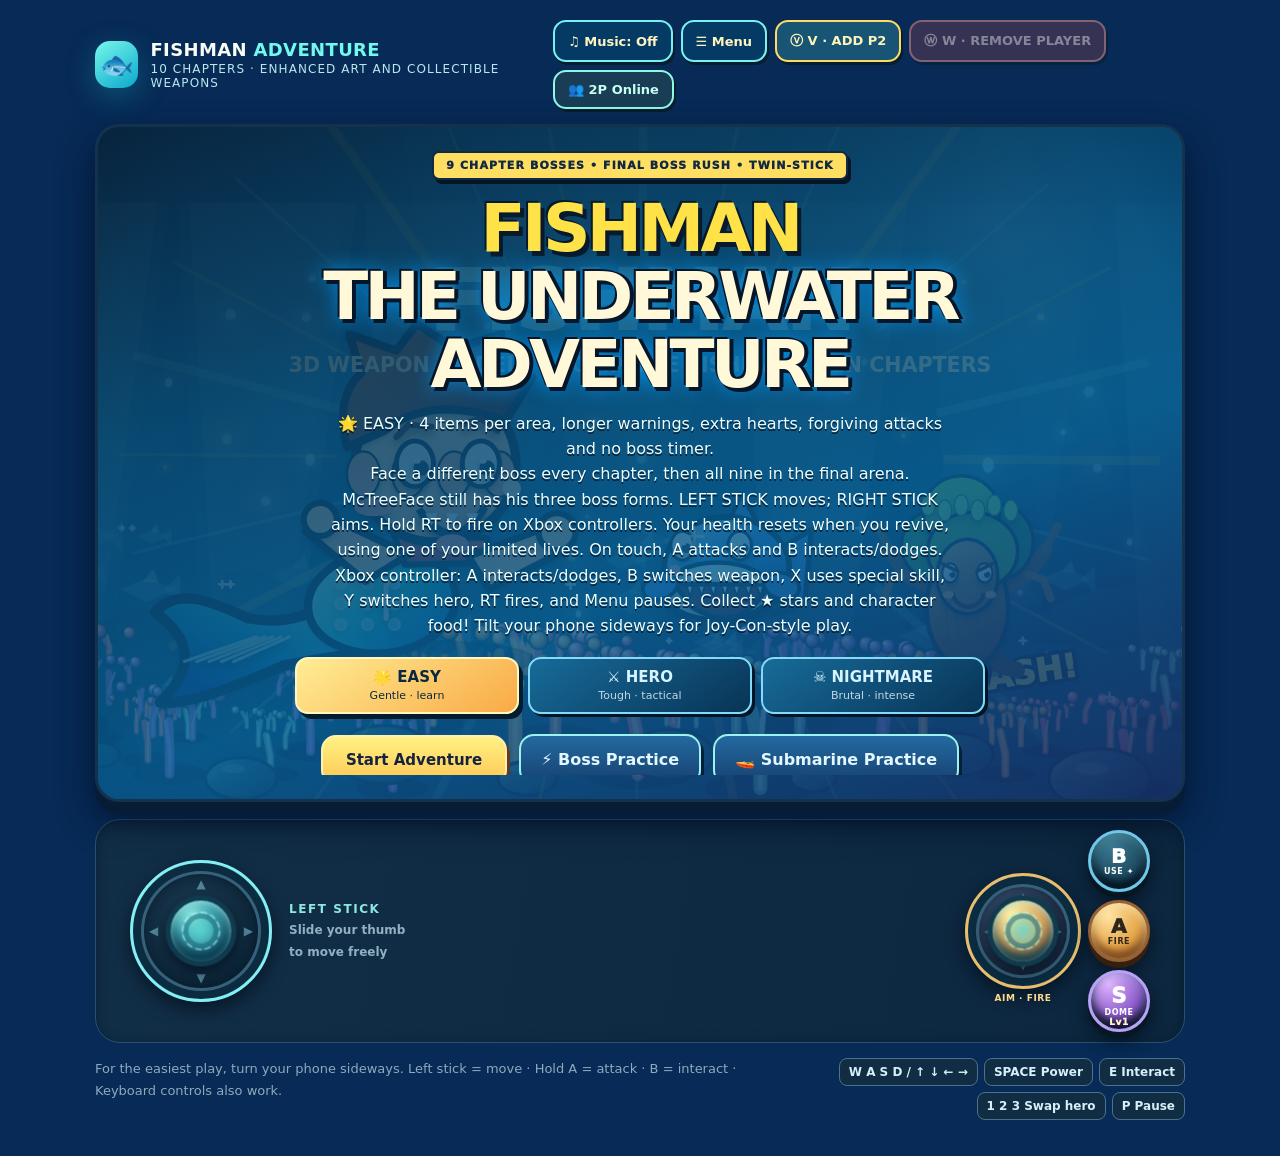
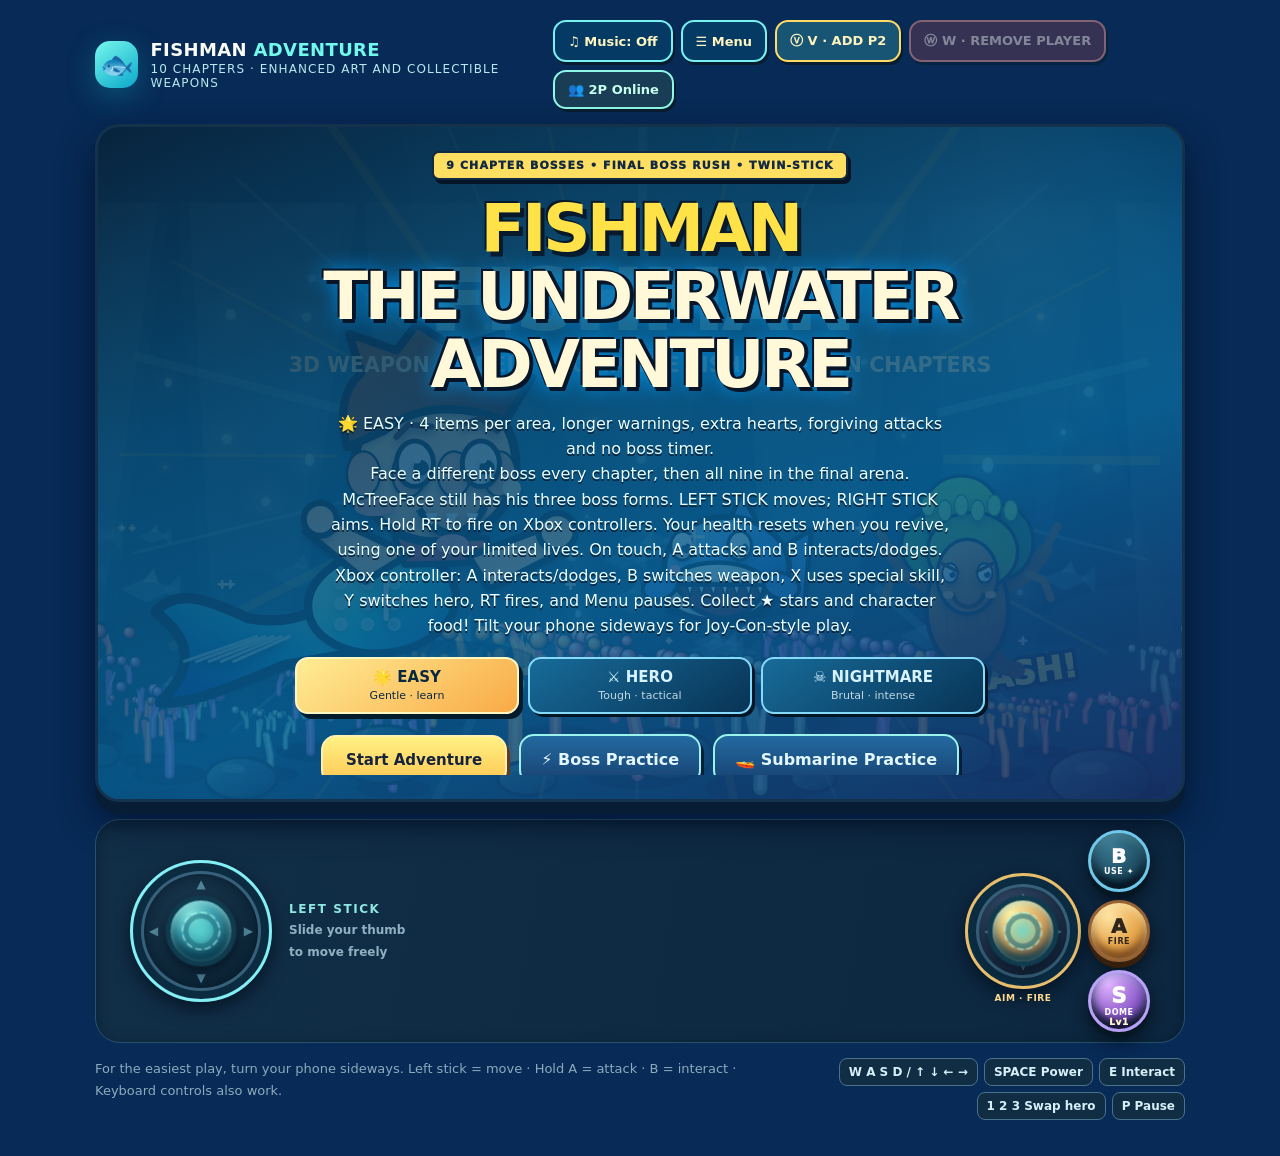
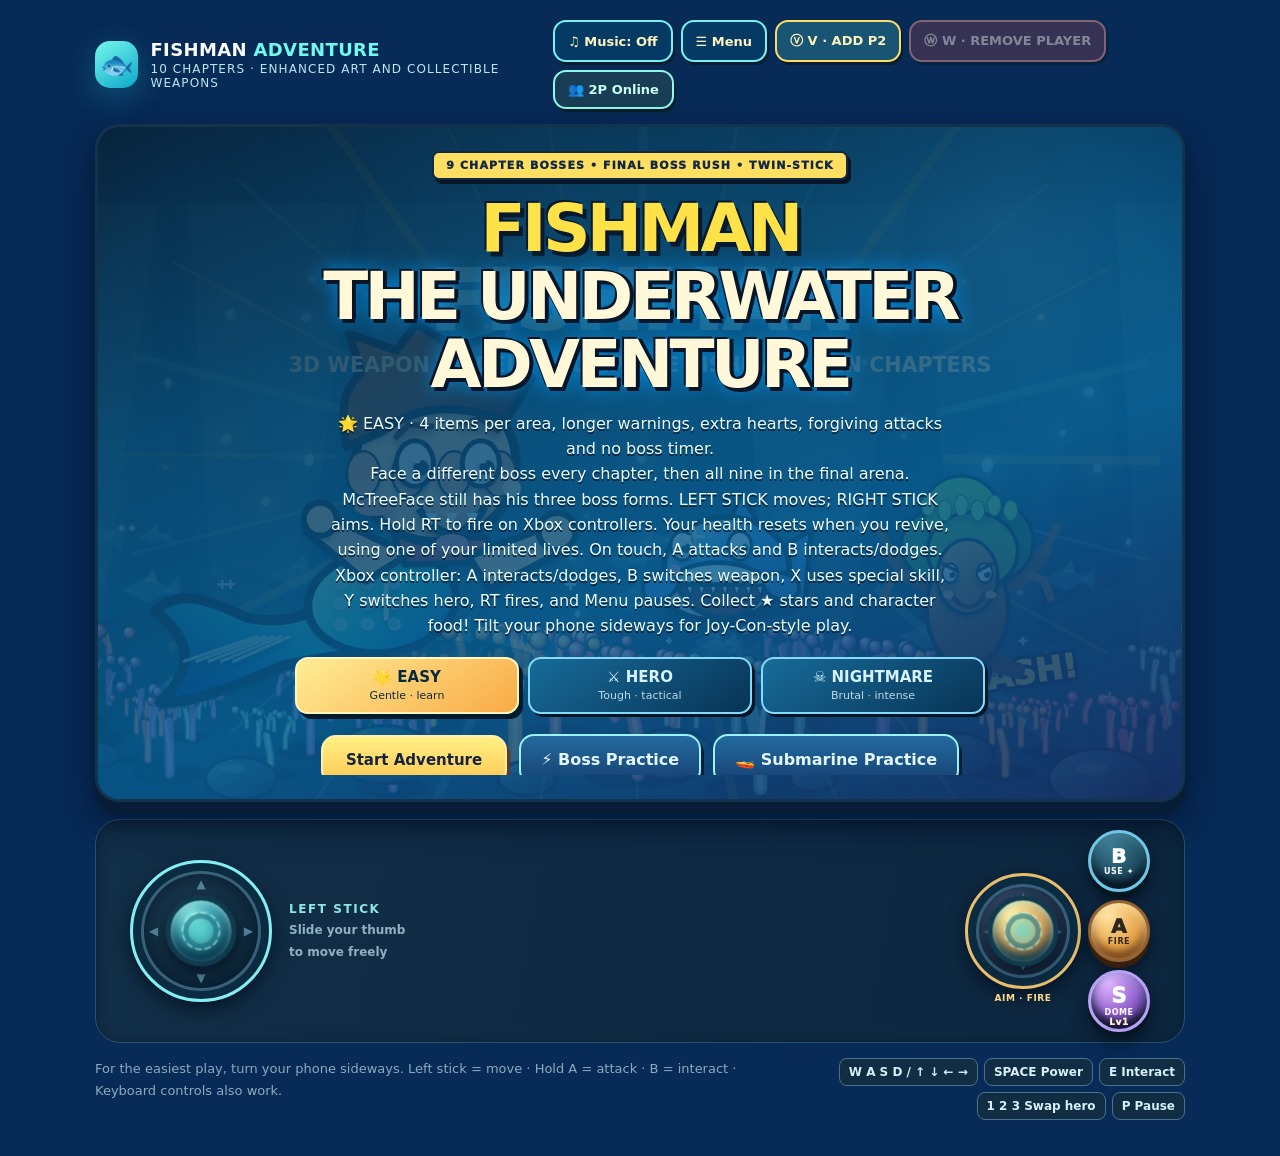
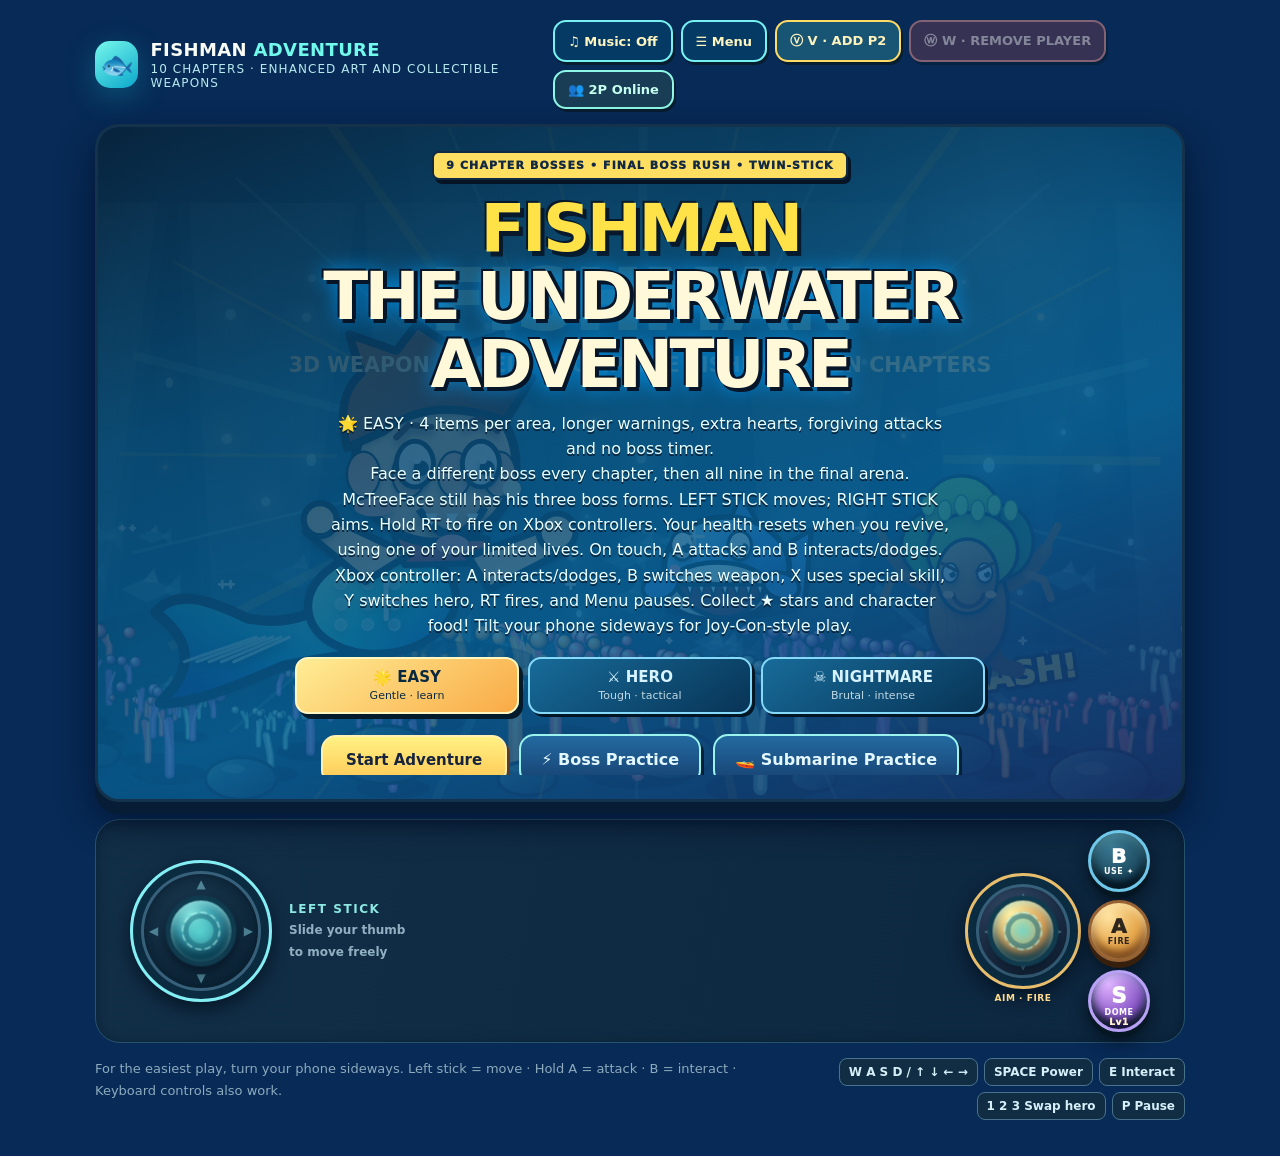
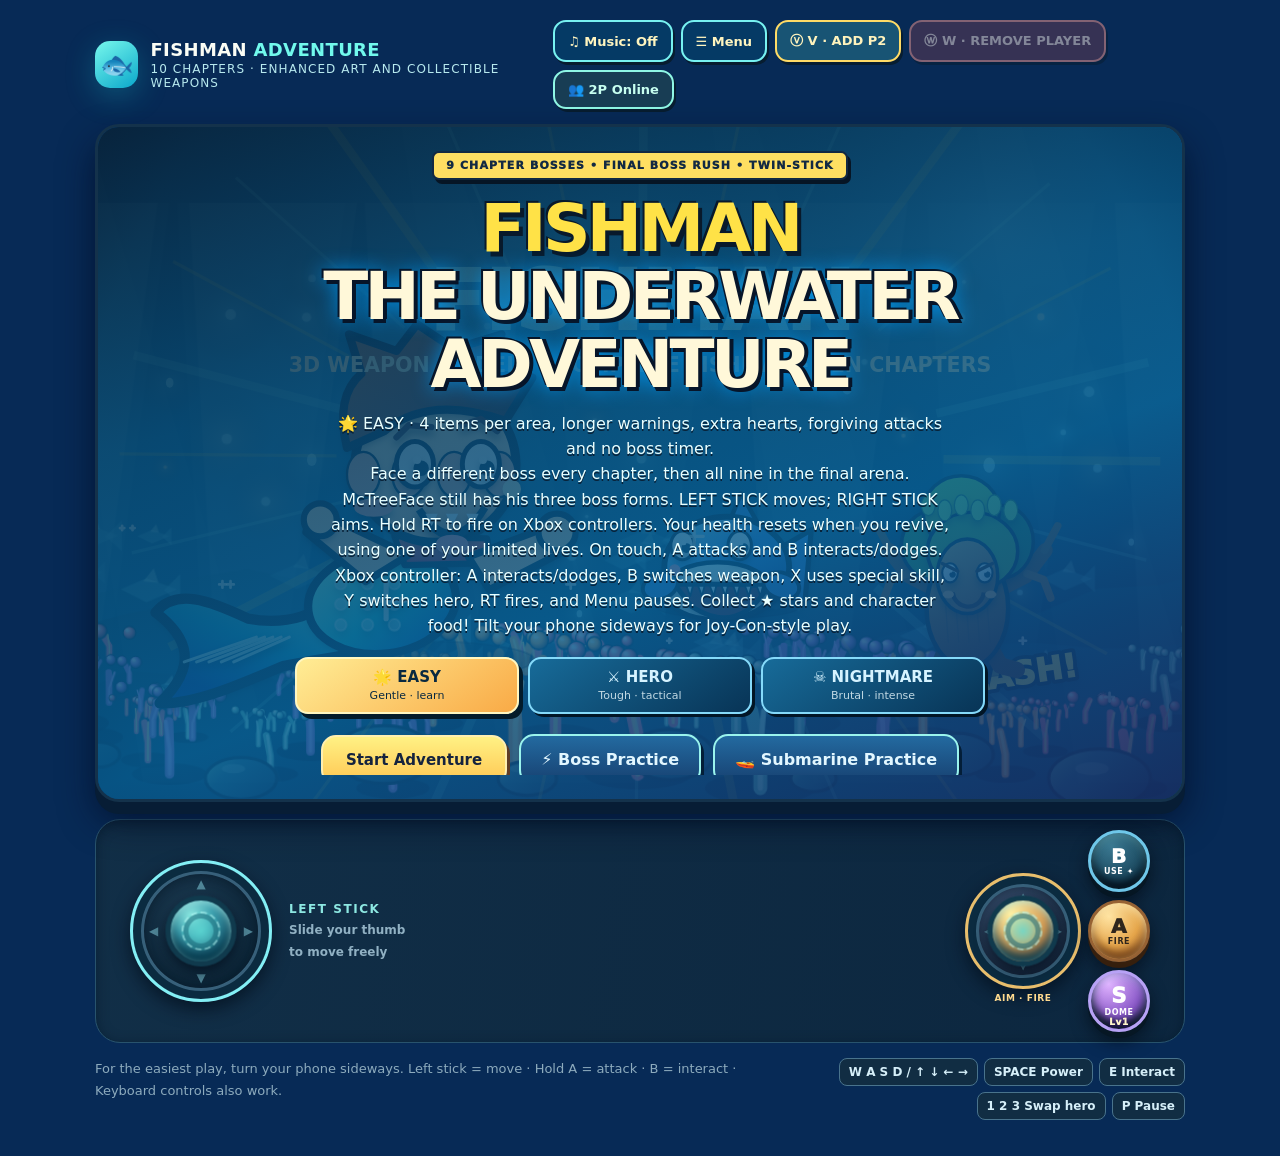
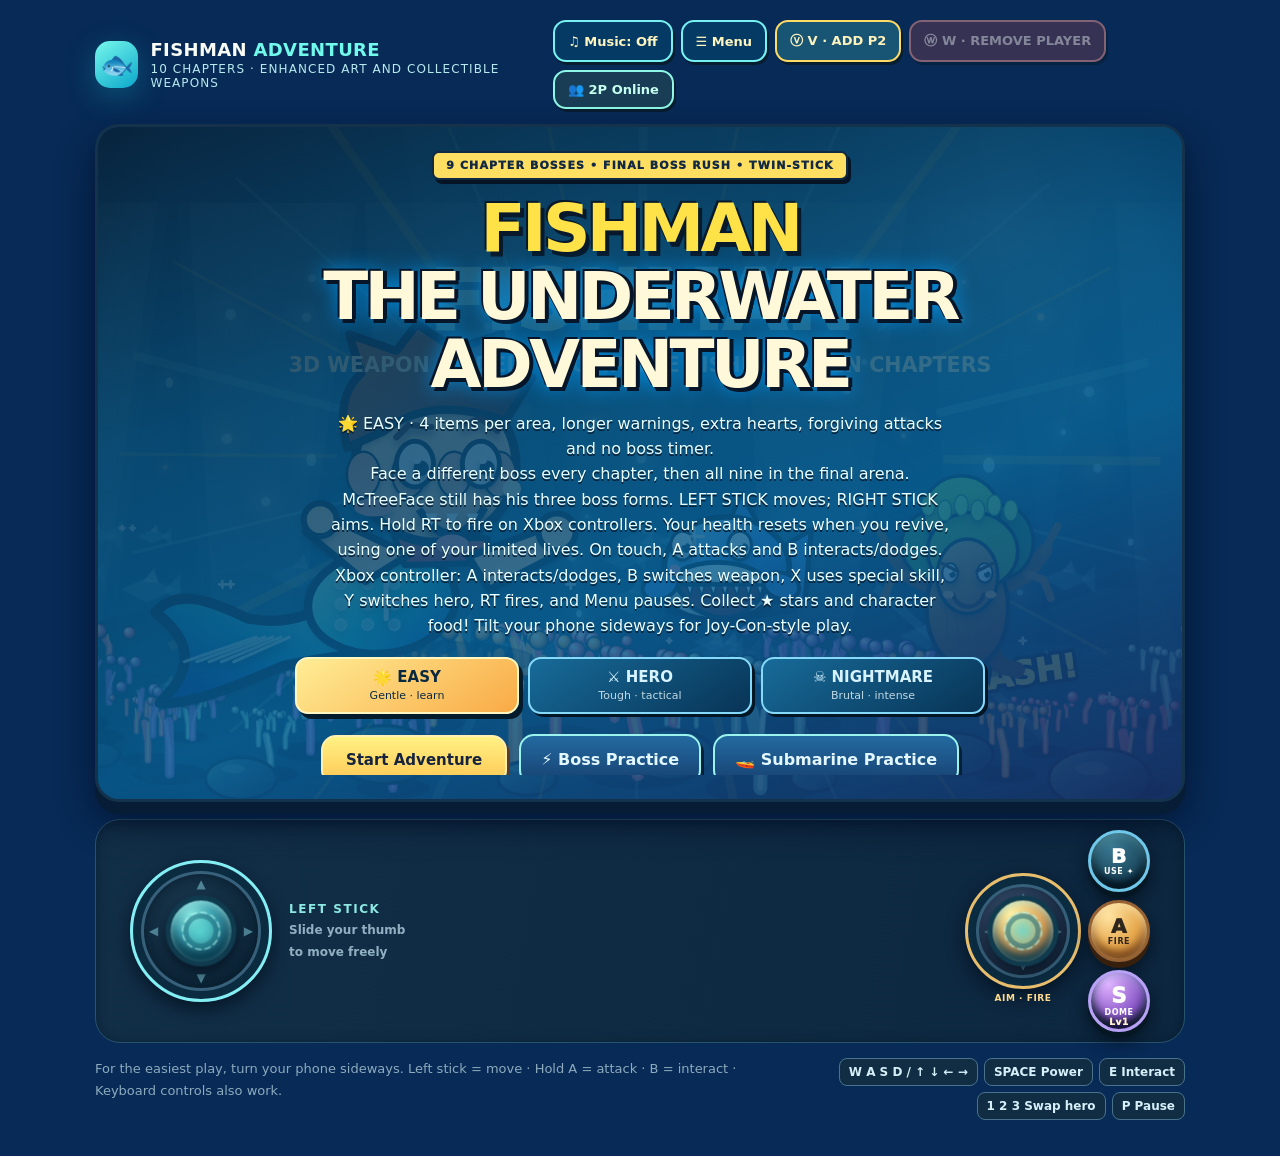
